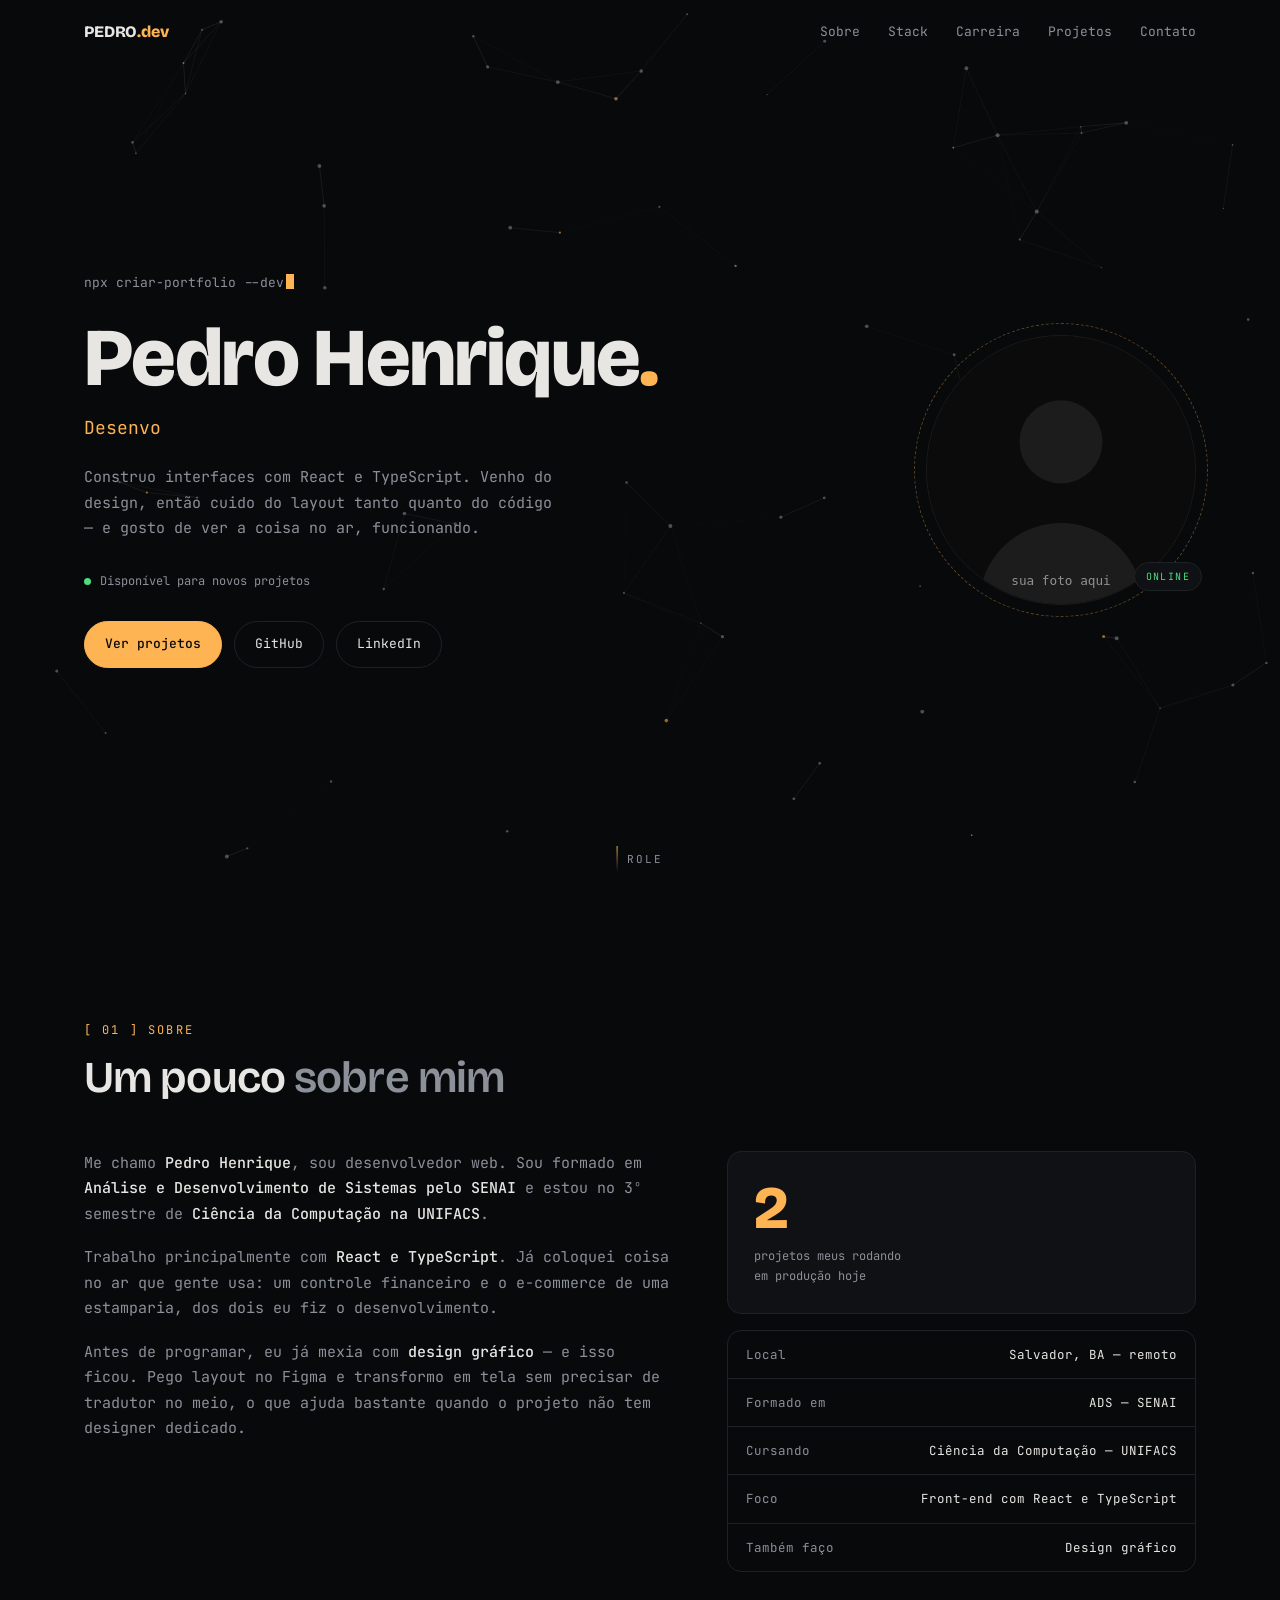
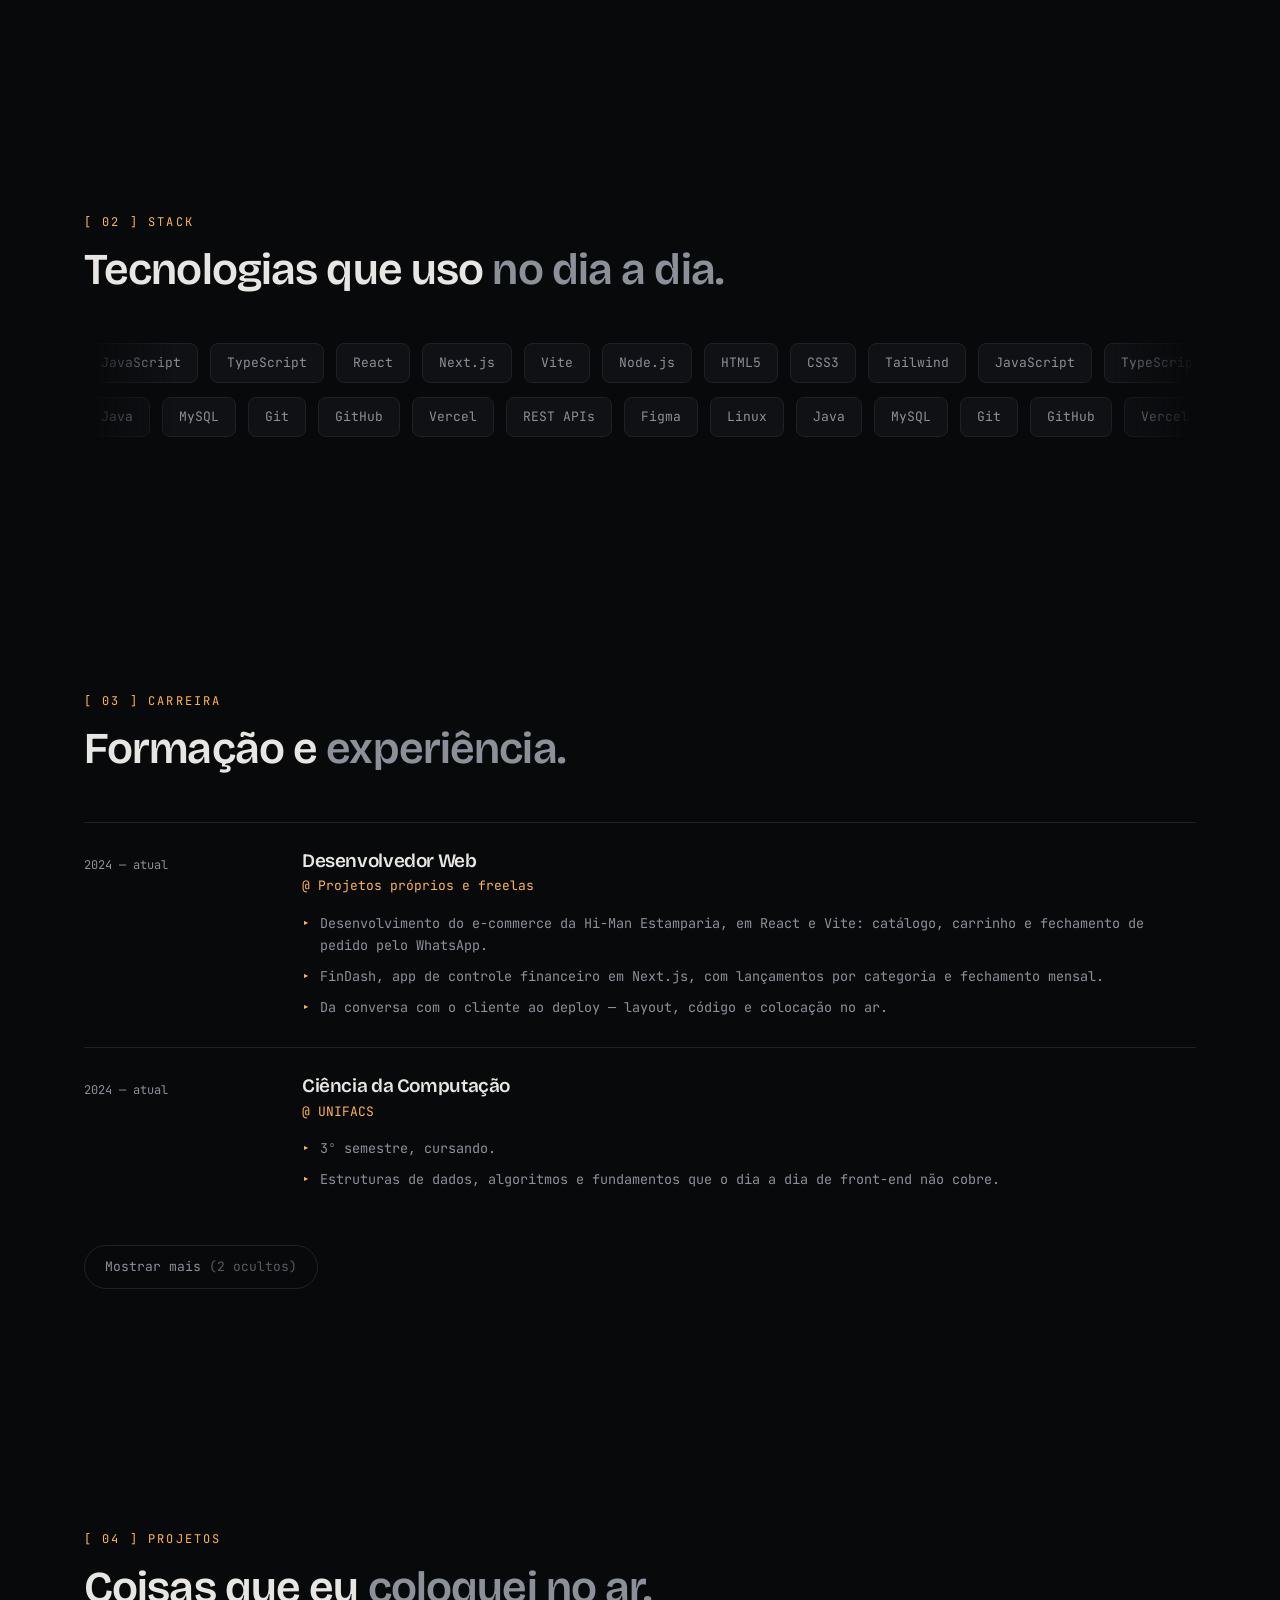
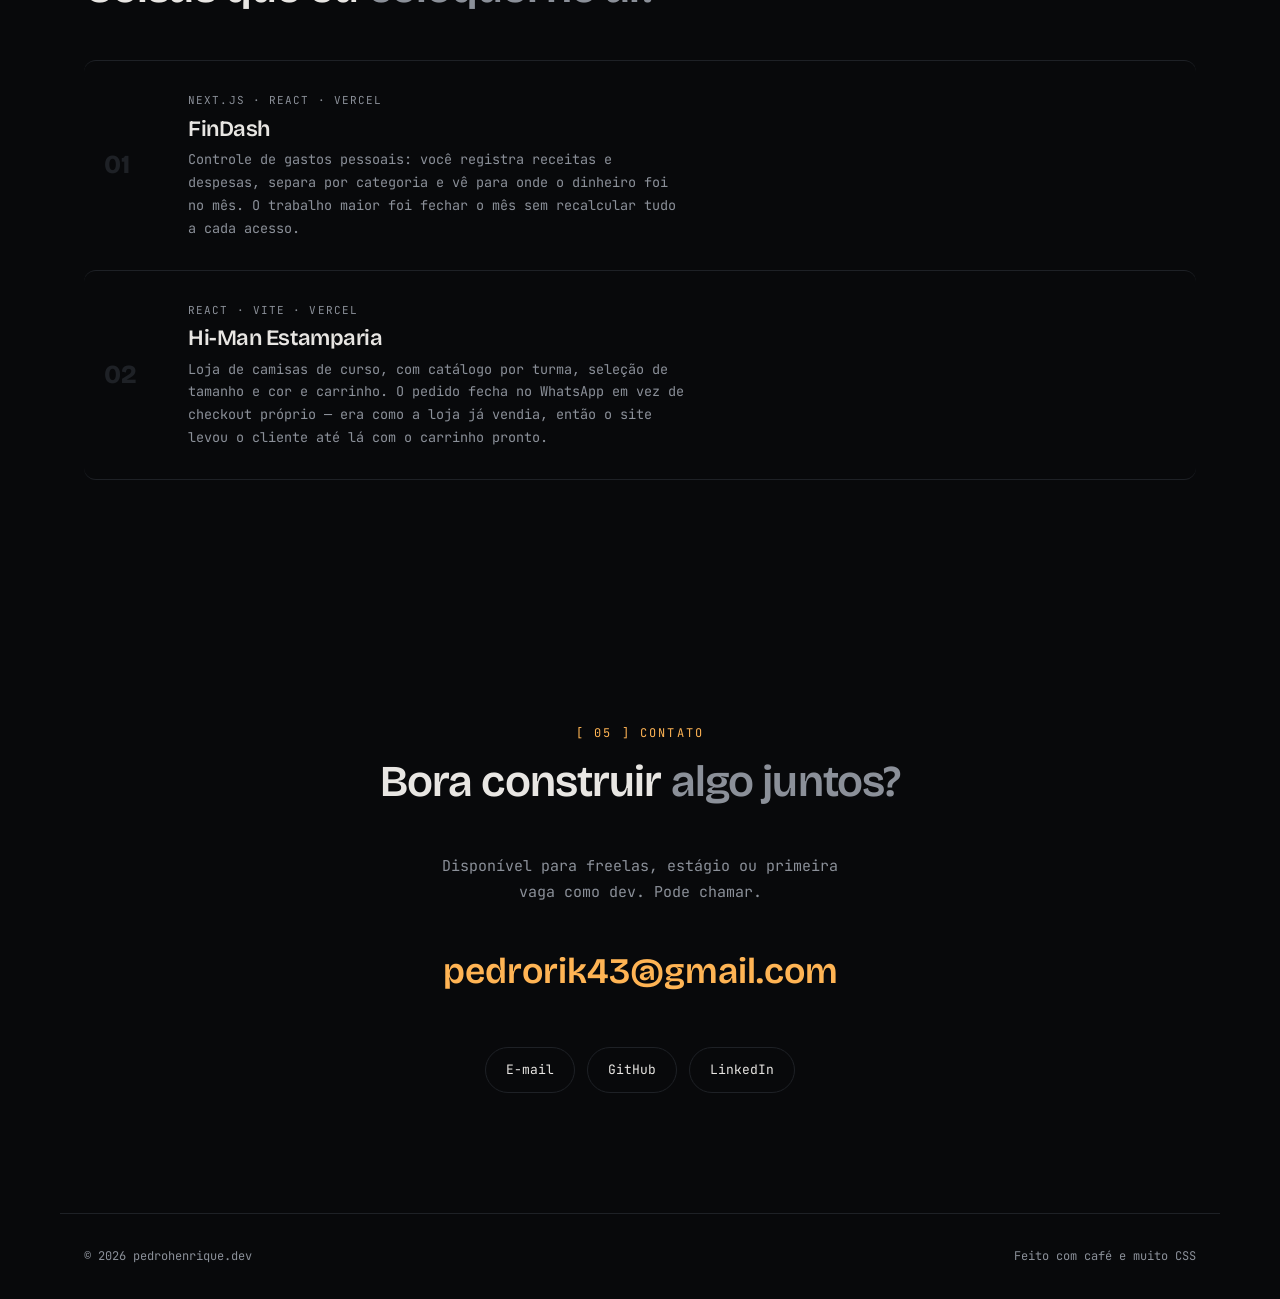
==== index.html @ 14181816 "feat: add initial portfolio website with interactive features - Created index.html for the portfolio" ====
<!DOCTYPE html>
<html lang="pt-BR">
<head>
<meta charset="UTF-8">
<meta name="viewport" content="width=device-width, initial-scale=1">
<title>Pedro Henrique | Portfólio - Desenvolvedor</title>
<meta name="description" content="Portfólio de Pedro Henrique Santos de Jesus, desenvolvedor web. Projetos, experiência e contato.">
<meta name="theme-color" content="#08090b">
<link rel="preconnect" href="https://fonts.googleapis.com">
<link rel="preconnect" href="https://fonts.gstatic.com" crossorigin>
<link href="https://fonts.googleapis.com/css2?family=Bricolage+Grotesque:opsz,wght@12..96,400;12..96,600;12..96,800&family=JetBrains+Mono:wght@300;400;500;700&display=swap" rel="stylesheet">
<link rel="stylesheet" href="css/main.css">
</head>
<body>

<div id="progress"></div>

<header id="topbar">
  <nav class="nav">
    <a href="#hero" class="logo">PEDRO<b>.dev</b></a>
    <ul>
      <li><a href="#sobre">Sobre</a></li>
      <li><a href="#stack">Stack</a></li>
      <li><a href="#carreira">Carreira</a></li>
      <li><a href="#projetos">Projetos</a></li>
      <li><a href="#contato">Contato</a></li>
    </ul>
    <button class="burger" id="burger" aria-label="Abrir menu" aria-expanded="false">
      <span></span><span></span><span></span>
    </button>
  </nav>
</header>

<div class="drawer" id="drawer">
  <a href="#sobre"><i>01</i>Sobre</a>
  <a href="#stack"><i>02</i>Stack</a>
  <a href="#carreira"><i>03</i>Carreira</a>
  <a href="#projetos"><i>04</i>Projetos</a>
  <a href="#contato"><i>05</i>Contato</a>
</div>

<!-- ================= HERO ================= -->
<section id="hero">
  <canvas id="particles"></canvas>
  <div class="hero-grid">
    <div>
      <div class="prompt"><span id="boot"></span><span class="caret"></span></div>

      <h1 id="name">Pedro Henrique<span class="dot">.</span></h1>

      <div class="typed" id="typed"></div>

      <p class="hero-desc">Construo interfaces com React e TypeScript. Venho do design, então cuido do layout tanto quanto do código — e gosto de ver a coisa no ar, funcionando.</p>

      <div class="status"><i class="pulse"></i> Disponível para novos projetos</div>

      <div class="hero-links">
        <a class="btn solid" href="#projetos">Ver projetos</a>
        <a class="btn" href="https://github.com/P3DR020" target="_blank" rel="noopener">GitHub</a>
        <a class="btn" href="https://www.linkedin.com/in/pedro-henrique-santos-de-jesus-8134192ab" target="_blank" rel="noopener">LinkedIn</a>
      </div>
    </div>

    <div class="avatar">
      <i class="ring"></i>
      <img src="assets/img/perfil.svg" alt="Pedro Henrique Santos de Jesus">
      <span class="tag">ONLINE</span>
    </div>
  </div>

  <a class="scroll-hint" href="#sobre"><i></i> ROLE</a>
</section>

<!-- ================= SOBRE ================= -->
<section id="sobre">
  <div class="eyebrow reveal">[ 01 ] sobre</div>
  <h2 class="reveal">Um pouco <em>sobre mim</em></h2>

  <div class="about">
    <div class="reveal">
      <p>Me chamo <strong>Pedro Henrique</strong>, sou desenvolvedor web. Sou formado em <strong>Análise e Desenvolvimento de Sistemas pelo SENAI</strong> e estou no 3º semestre de <strong>Ciência da Computação na UNIFACS</strong>.</p>
      <p>Trabalho principalmente com <strong>React e TypeScript</strong>. Já coloquei coisa no ar que gente usa: um controle financeiro e o e-commerce de uma estamparia, dos dois eu fiz o desenvolvimento.</p>
      <p>Antes de programar, eu já mexia com <strong>design gráfico</strong> — e isso ficou. Pego layout no Figma e transformo em tela sem precisar de tradutor no meio, o que ajuda bastante quando o projeto não tem designer dedicado.</p>
    </div>

    <div class="reveal">
      <div class="years">
        <div class="big" data-count="2">0</div>
        <span>projetos meus rodando em produção hoje</span>
      </div>
      <div class="facts">
        <div class="fact"><span>Local</span><span>Salvador, BA — remoto</span></div>
        <div class="fact"><span>Formado em</span><span>ADS — SENAI</span></div>
        <div class="fact"><span>Cursando</span><span>Ciência da Computação — UNIFACS</span></div>
        <div class="fact"><span>Foco</span><span>Front-end com React e TypeScript</span></div>
        <div class="fact"><span>Também faço</span><span>Design gráfico</span></div>
      </div>
    </div>
  </div>
</section>

<!-- ================= STACK ================= -->
<section id="stack">
  <div class="eyebrow reveal">[ 02 ] stack</div>
  <h2 class="reveal">Tecnologias que uso <em>no dia a dia.</em></h2>

  <div class="marquee reveal">
    <div class="track" data-marquee>
      <span class="chip">JavaScript</span><span class="chip">TypeScript</span><span class="chip">React</span>
      <span class="chip">Next.js</span><span class="chip">Vite</span><span class="chip">Node.js</span>
      <span class="chip">HTML5</span><span class="chip">CSS3</span><span class="chip">Tailwind</span>
    </div>
  </div>
  <div class="marquee reveal">
    <div class="track" data-marquee>
      <span class="chip">Java</span><span class="chip">MySQL</span><span class="chip">Git</span>
      <span class="chip">GitHub</span><span class="chip">Vercel</span><span class="chip">REST APIs</span>
      <span class="chip">Figma</span><span class="chip">Linux</span>
    </div>
  </div>
</section>

<!-- ================= CARREIRA ================= -->
<section id="carreira">
  <div class="eyebrow reveal">[ 03 ] carreira</div>
  <h2 class="reveal">Formação e <em>experiência.</em></h2>

  <div id="jobs">
    <article class="job reveal">
      <div class="when">2024 — atual</div>
      <div>
        <h3>Desenvolvedor Web</h3>
        <div class="co">@ Projetos próprios e freelas</div>
        <ul>
          <li>Desenvolvimento do e-commerce da Hi-Man Estamparia, em React e Vite: catálogo, carrinho e fechamento de pedido pelo WhatsApp.</li>
          <li>FinDash, app de controle financeiro em Next.js, com lançamentos por categoria e fechamento mensal.</li>
          <li>Da conversa com o cliente ao deploy — layout, código e colocação no ar.</li>
        </ul>
      </div>
    </article>

    <article class="job reveal">
      <div class="when">2024 — atual</div>
      <div>
        <h3>Ciência da Computação</h3>
        <div class="co">@ UNIFACS</div>
        <ul>
          <li>3º semestre, cursando.</li>
          <li>Estruturas de dados, algoritmos e fundamentos que o dia a dia de front-end não cobre.</li>
        </ul>
      </div>
    </article>

    <article class="job reveal hidden-job">
      <div class="when">Concluído</div>
      <div>
        <h3>Análise e Desenvolvimento de Sistemas</h3>
        <div class="co">@ SENAI</div>
        <ul>
          <li>Formação técnica onde peguei a base de desenvolvimento web e banco de dados.</li>
        </ul>
      </div>
    </article>

    <article class="job reveal hidden-job">
      <div class="when">Antes do código</div>
      <div>
        <h3>Designer Gráfico</h3>
        <div class="co">@ Freelance</div>
        <ul>
          <li>Peças gráficas e identidade visual para clientes.</li>
          <li>É de onde vem a facilidade com layout — hoje uso isso direto na interface.</li>
        </ul>
      </div>
    </article>
  </div>

  <button class="more" id="more">Mostrar mais <span>(1 oculto)</span></button>

</section>

<!-- ================= PROJETOS ================= -->
<section id="projetos">
  <div class="eyebrow reveal">[ 04 ] projetos</div>
  <h2 class="reveal">Coisas que eu <em>coloquei no ar.</em></h2>

  <div class="projects">
    <a class="project reveal" href="https://fin-dash-ashen.vercel.app/" target="_blank" rel="noopener">
      <div class="num">01</div>
      <div>
        <div class="stack">Next.js · React · Vercel</div>
        <h3>FinDash</h3>
        <p>Controle de gastos pessoais: você registra receitas e despesas, separa por categoria e vê para onde o dinheiro foi no mês. O trabalho maior foi fechar o mês sem recalcular tudo a cada acesso.</p>
      </div>
      <span class="go">Ver projeto</span>
    </a>

    <a class="project reveal" href="https://himanestamparia.com.br/" target="_blank" rel="noopener">
      <div class="num">02</div>
      <div>
        <div class="stack">React · Vite · Vercel</div>
        <h3>Hi-Man Estamparia</h3>
        <p>Loja de camisas de curso, com catálogo por turma, seleção de tamanho e cor e carrinho. O pedido fecha no WhatsApp em vez de checkout próprio — era como a loja já vendia, então o site levou o cliente até lá com o carrinho pronto.</p>
      </div>
      <span class="go">Ver projeto</span>
    </a>

  </div>
</section>

<!-- ================= CONTATO ================= -->
<section id="contato">
  <div class="eyebrow reveal">[ 05 ] contato</div>
  <h2 class="reveal">Bora construir <em>algo juntos?</em></h2>
  <p class="reveal">Disponível para freelas, estágio ou primeira vaga como dev. Pode chamar.</p>

  <a class="mailto reveal" href="mailto:pedrorik43@gmail.com">pedrorik43@gmail.com</a>

  <div class="socials reveal">
    <a class="btn" href="mailto:pedrorik43@gmail.com">E-mail</a>
    <a class="btn" href="https://github.com/P3DR020" target="_blank" rel="noopener">GitHub</a>
    <a class="btn" href="https://www.linkedin.com/in/pedro-henrique-santos-de-jesus-8134192ab" target="_blank" rel="noopener">LinkedIn</a>
  </div>
</section>

<footer>
  <span>© <span id="year"></span> pedrohenrique.dev</span>
  <span>Feito com café e muito CSS</span>
</footer>

<script type="module" src="js/main.js"></script>
</body>
</html>
---- css/main.css ----
/* ============================================================
   MAIN — só @imports. Nenhuma regra mora aqui.
   A ordem importa: tokens antes de tudo, seções por último.
   ============================================================ */

@import url('tokens.css');
@import url('base.css');
@import url('layout.css');
@import url('components.css');

@import url('sections/hero.css');
@import url('sections/about.css');
@import url('sections/stack.css');
@import url('sections/career.css');
@import url('sections/projects.css');
@import url('sections/contact.css');
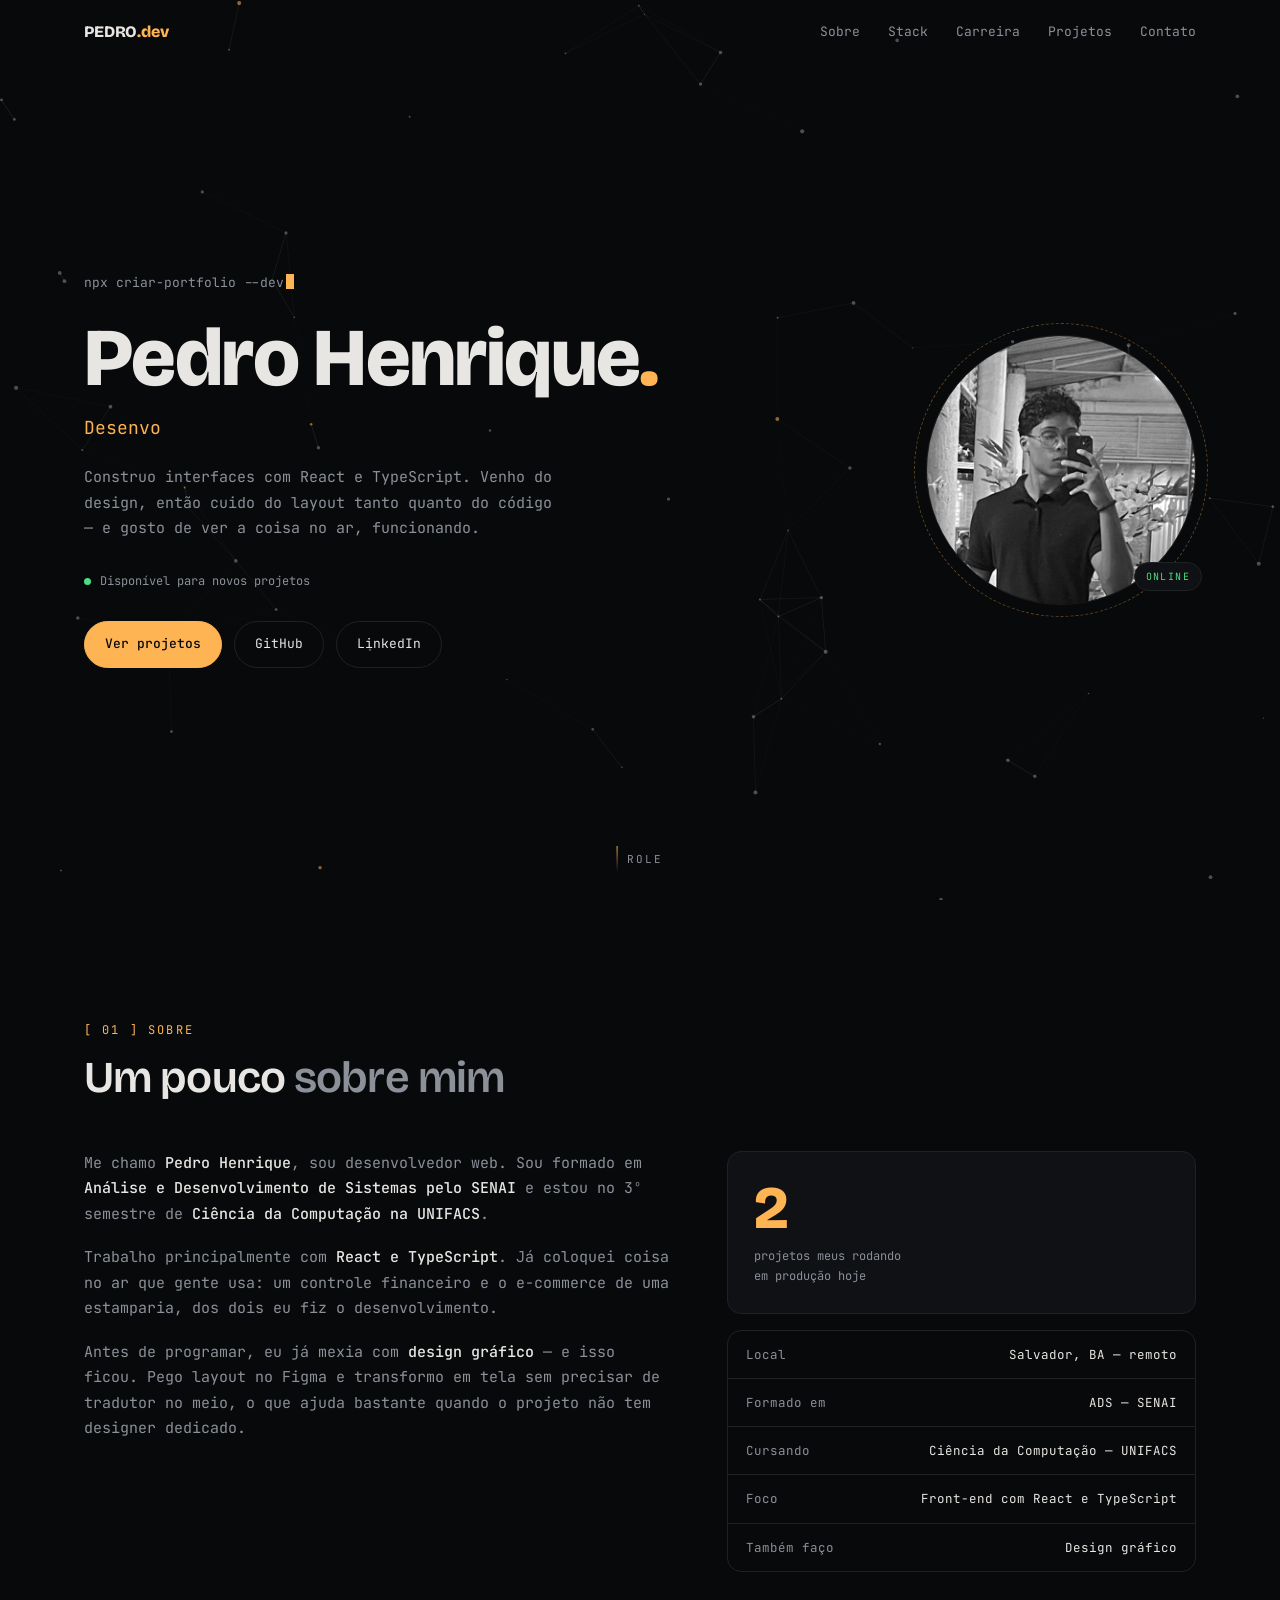
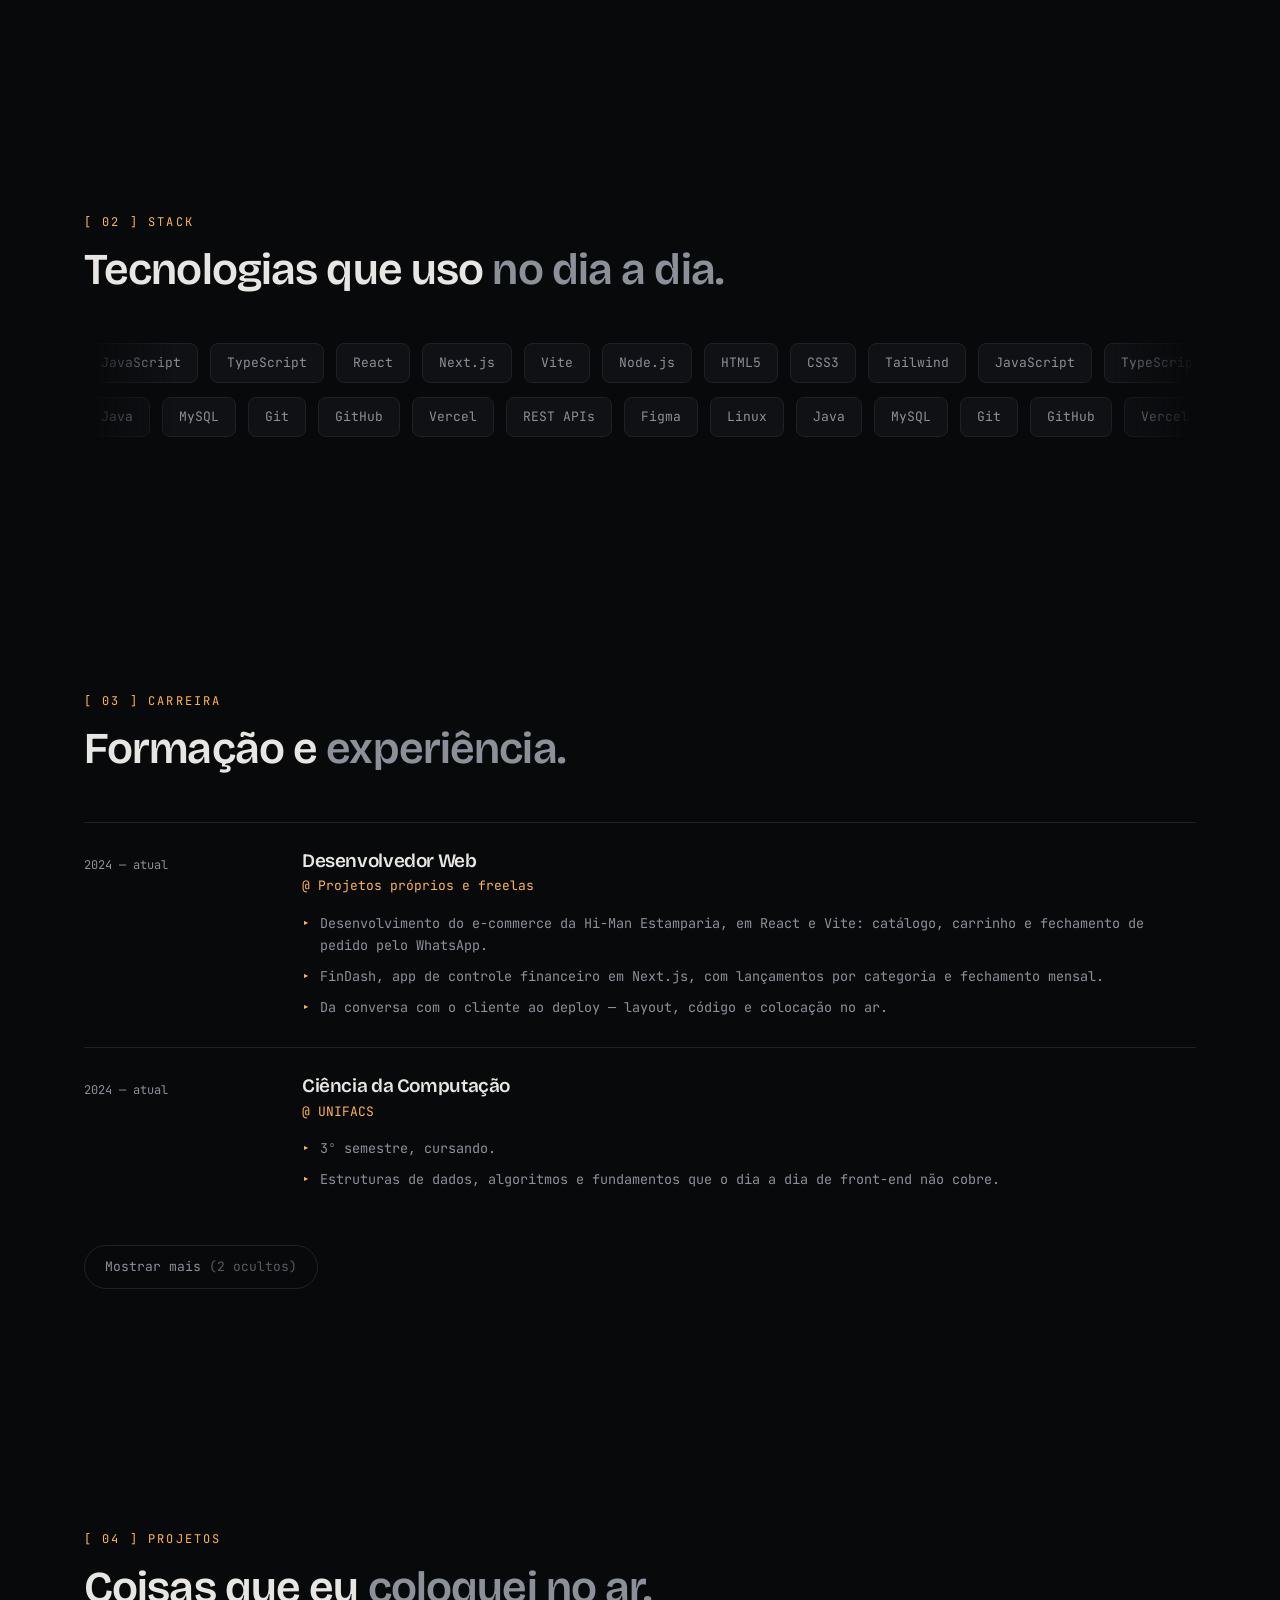
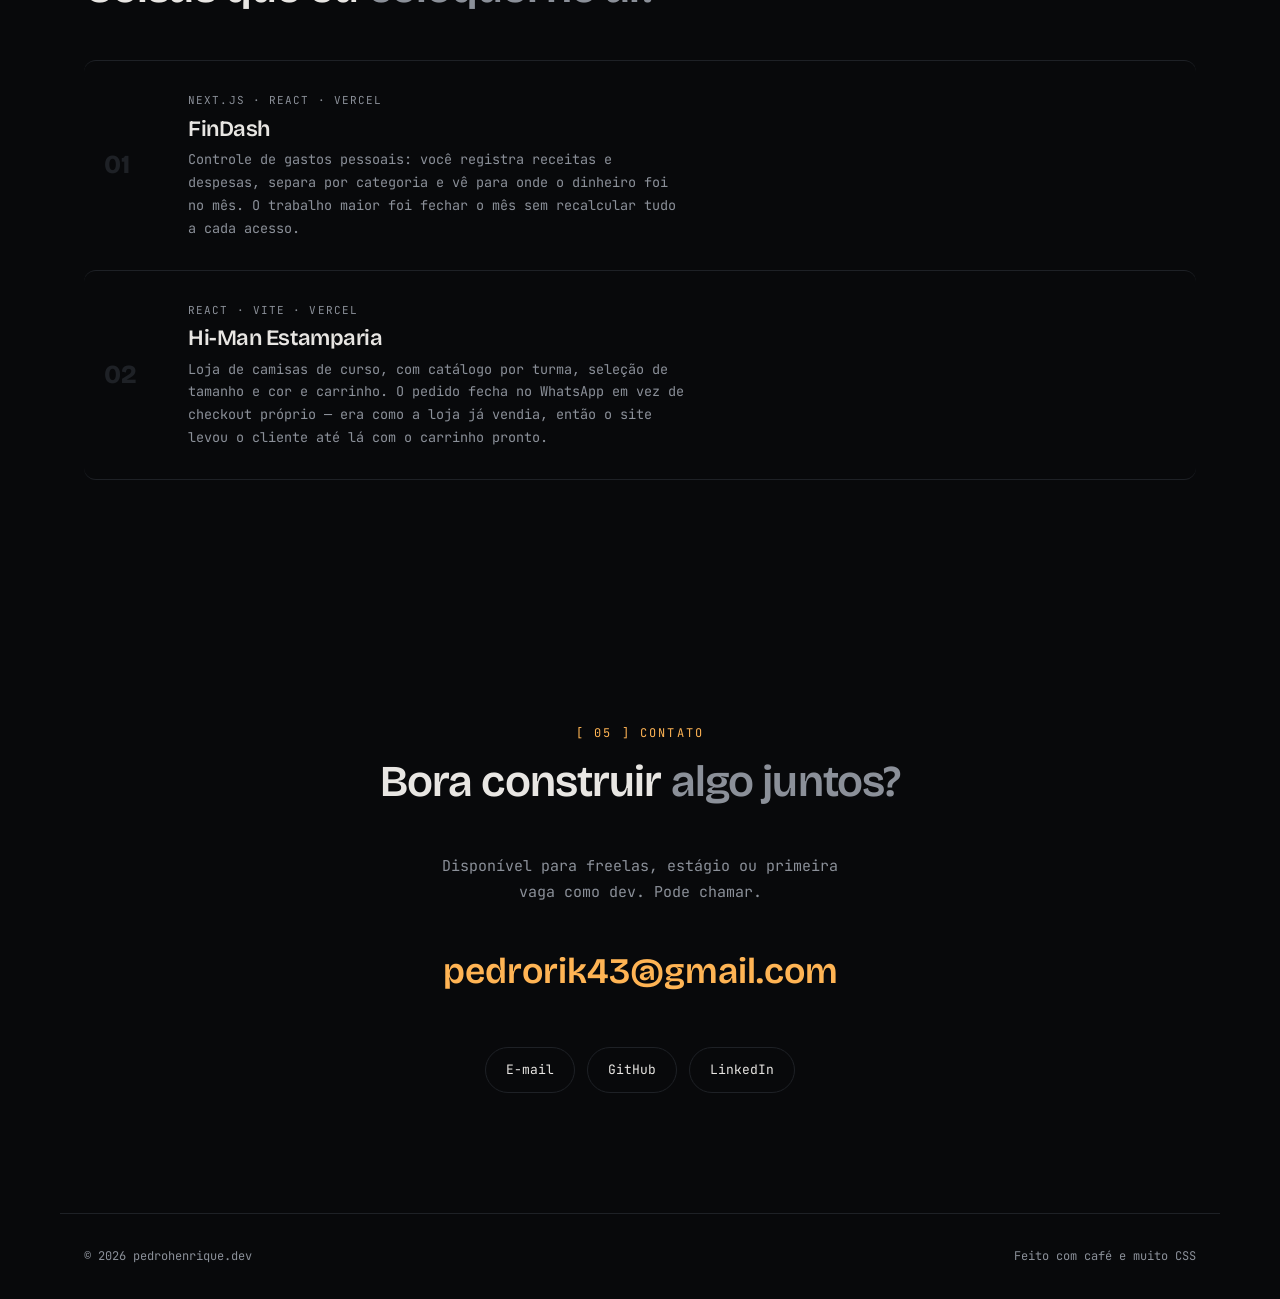
==== commit 4cd58740: "Refactor code structure for improved readability and maintainability" ====
--- a/index.html
+++ b/index.html
@@ -63,7 +63,7 @@
 
     <div class="avatar">
       <i class="ring"></i>
-      <img src="assets/img/perfil.svg" alt="Pedro Henrique Santos de Jesus">
+      <img src="assets/img/perfil.jpg" alt="Pedro Henrique Santos de Jesus" width="560" height="560">
       <span class="tag">ONLINE</span>
     </div>
   </div>
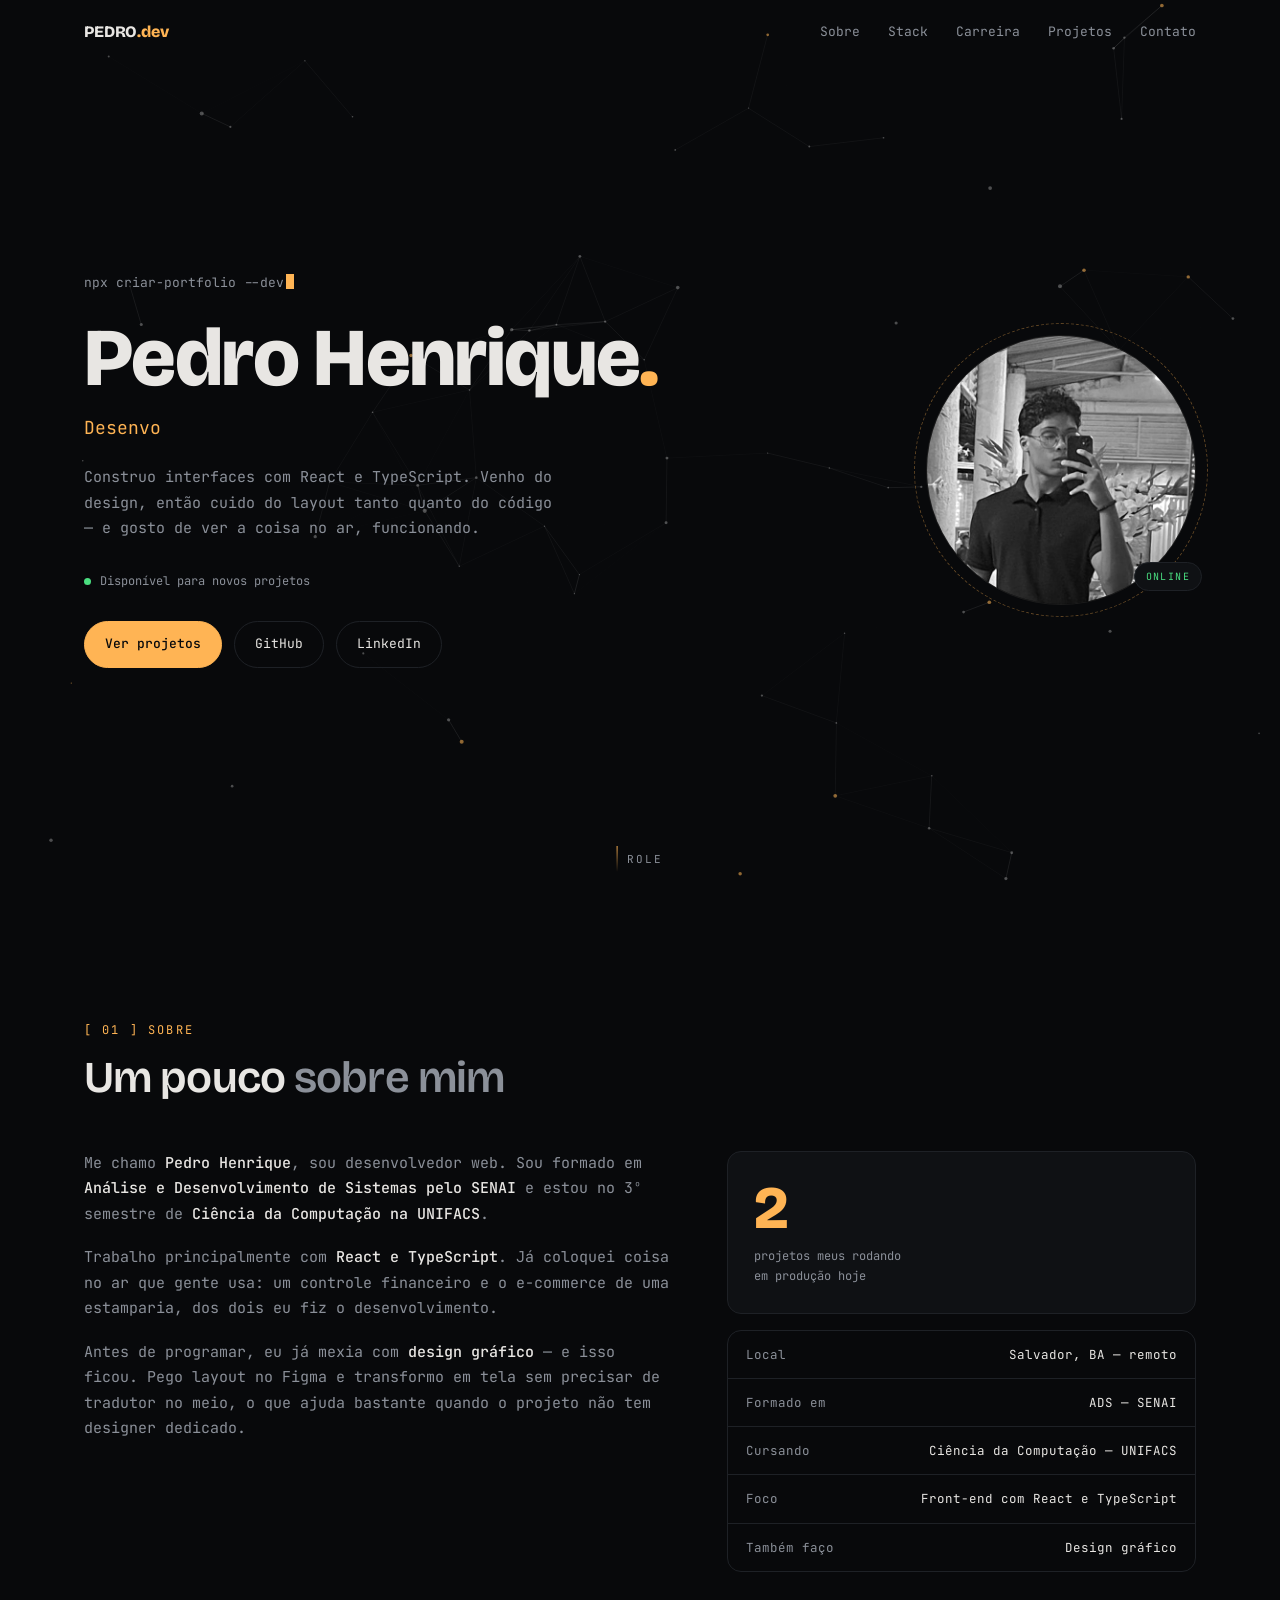
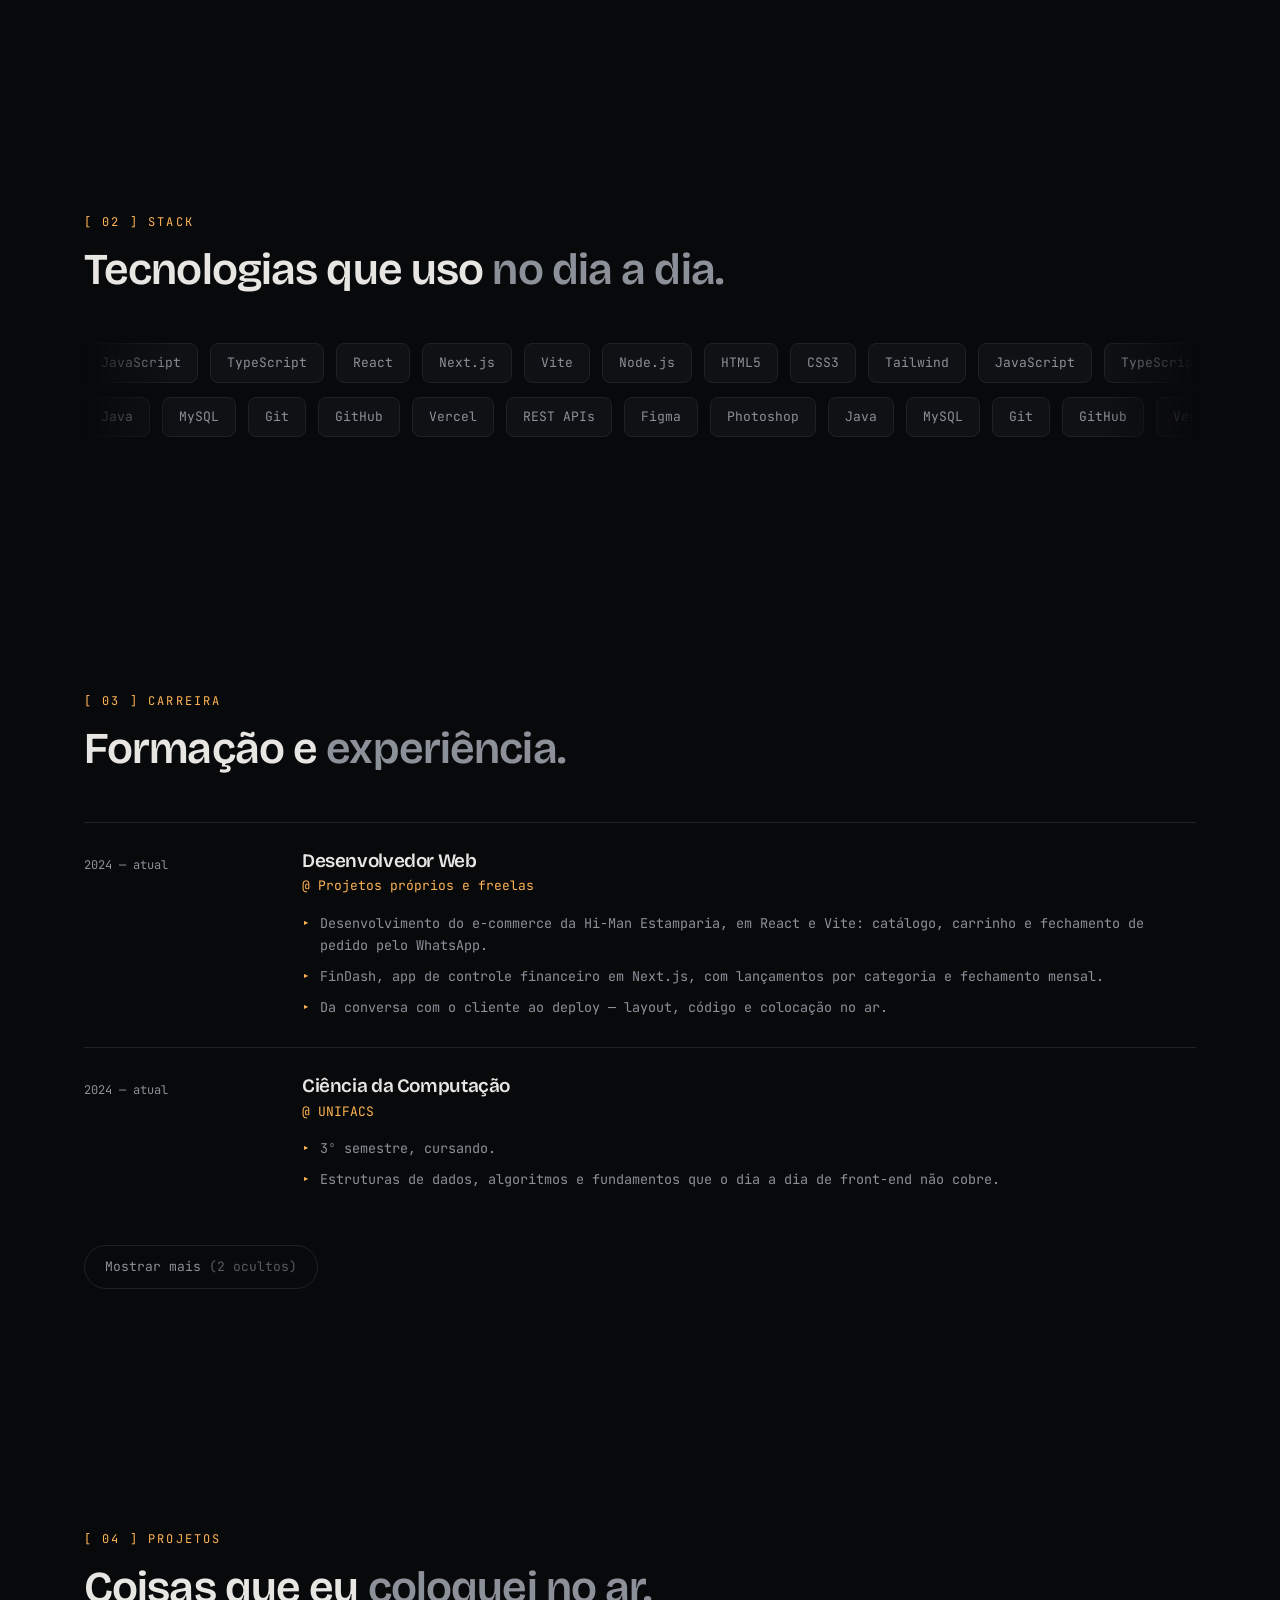
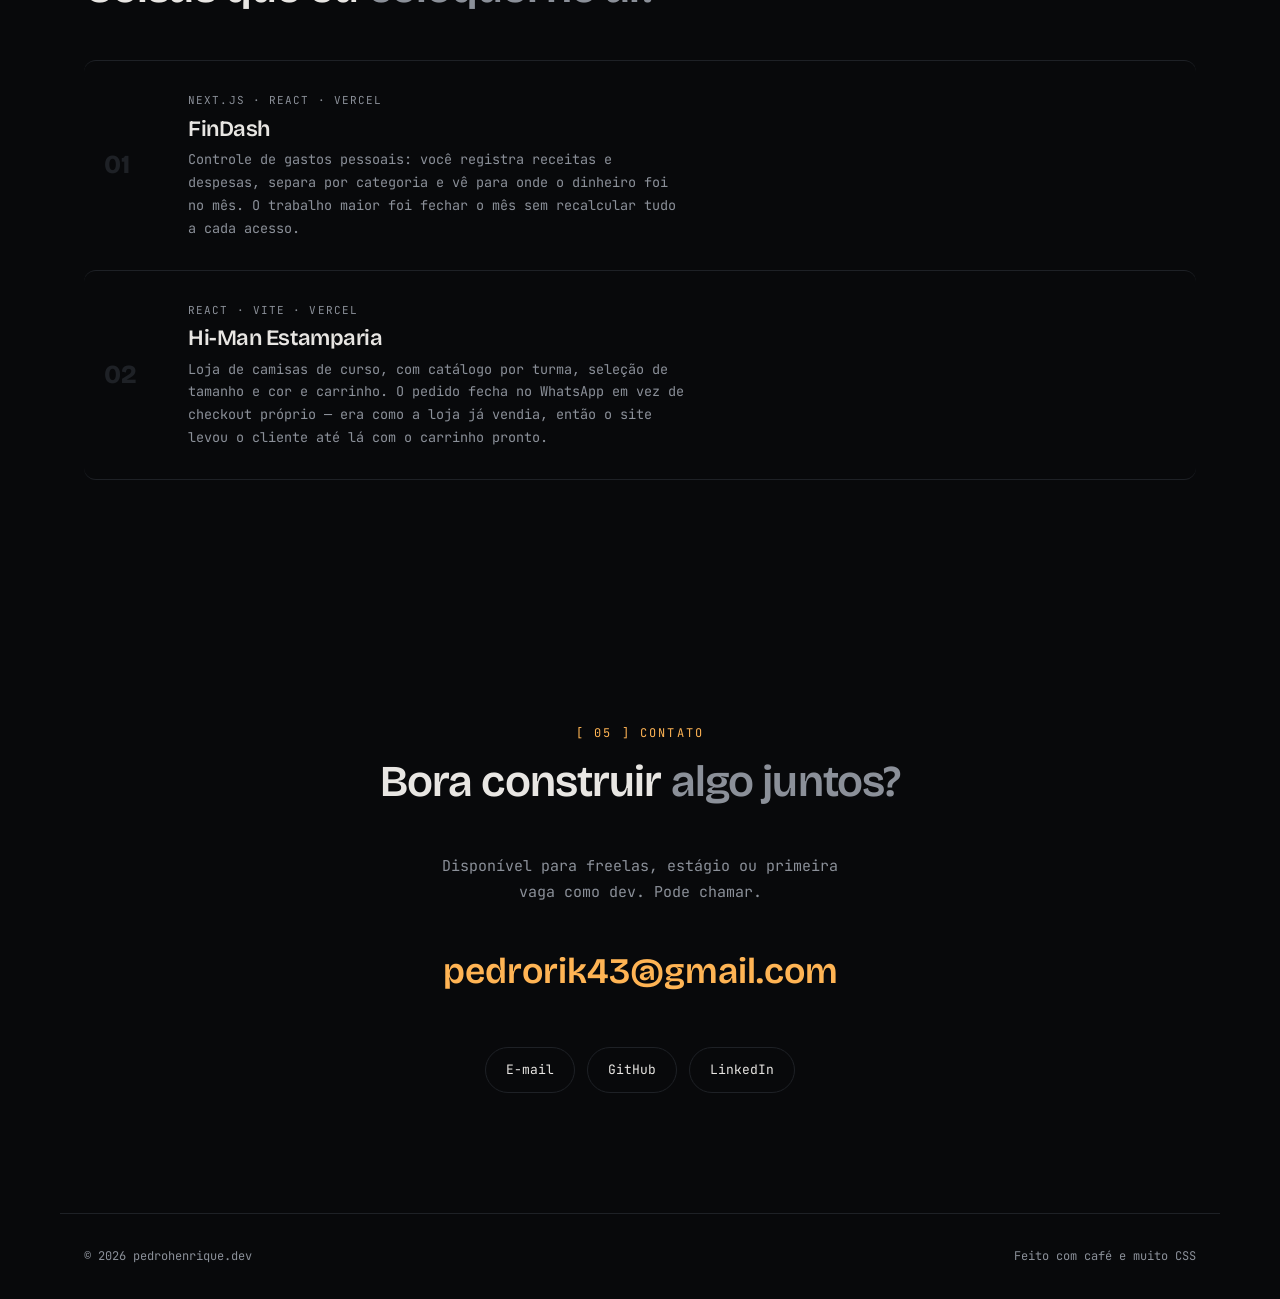
==== commit 4c726ef3: "feat: update skills section to include Photoshop" ====
--- a/index.html
+++ b/index.html
@@ -115,7 +115,7 @@
     <div class="track" data-marquee>
       <span class="chip">Java</span><span class="chip">MySQL</span><span class="chip">Git</span>
       <span class="chip">GitHub</span><span class="chip">Vercel</span><span class="chip">REST APIs</span>
-      <span class="chip">Figma</span><span class="chip">Linux</span>
+      <span class="chip">Figma</span><span class="chip">Photoshop</span>
     </div>
   </div>
 </section>
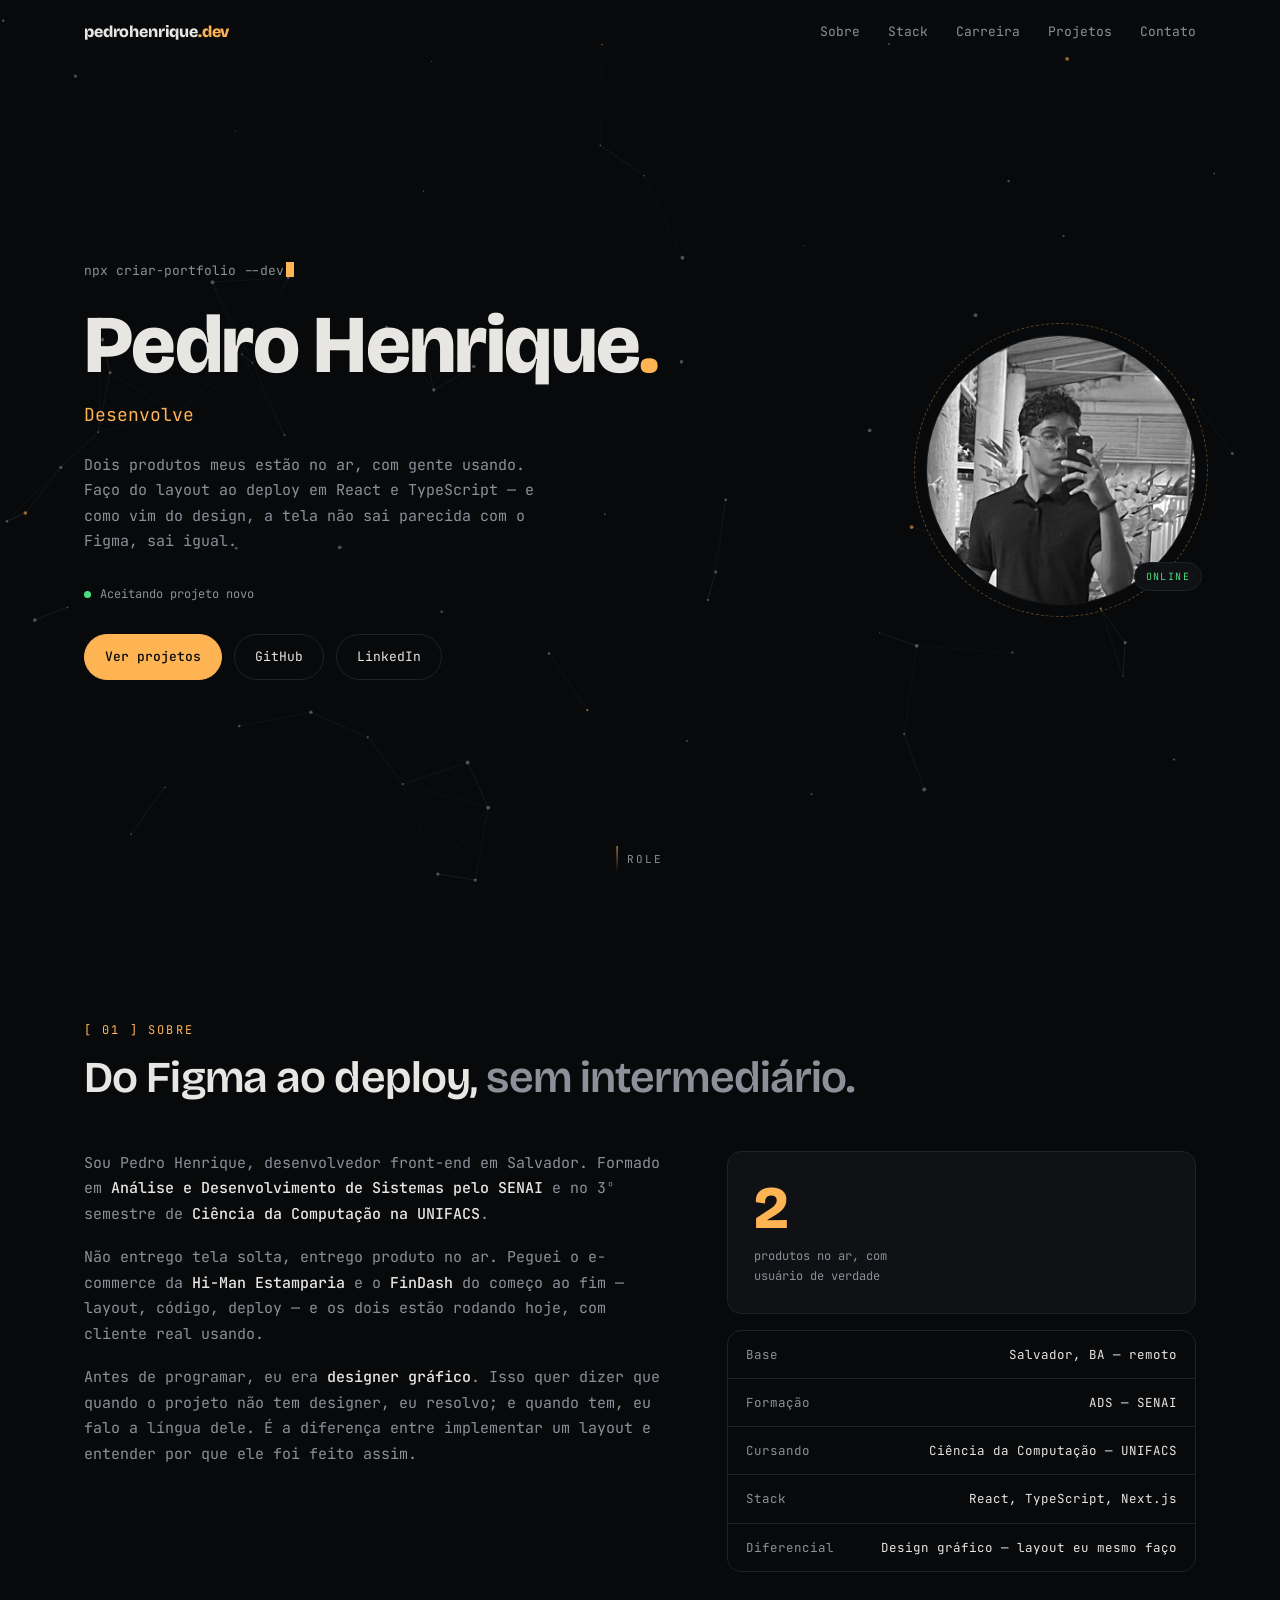
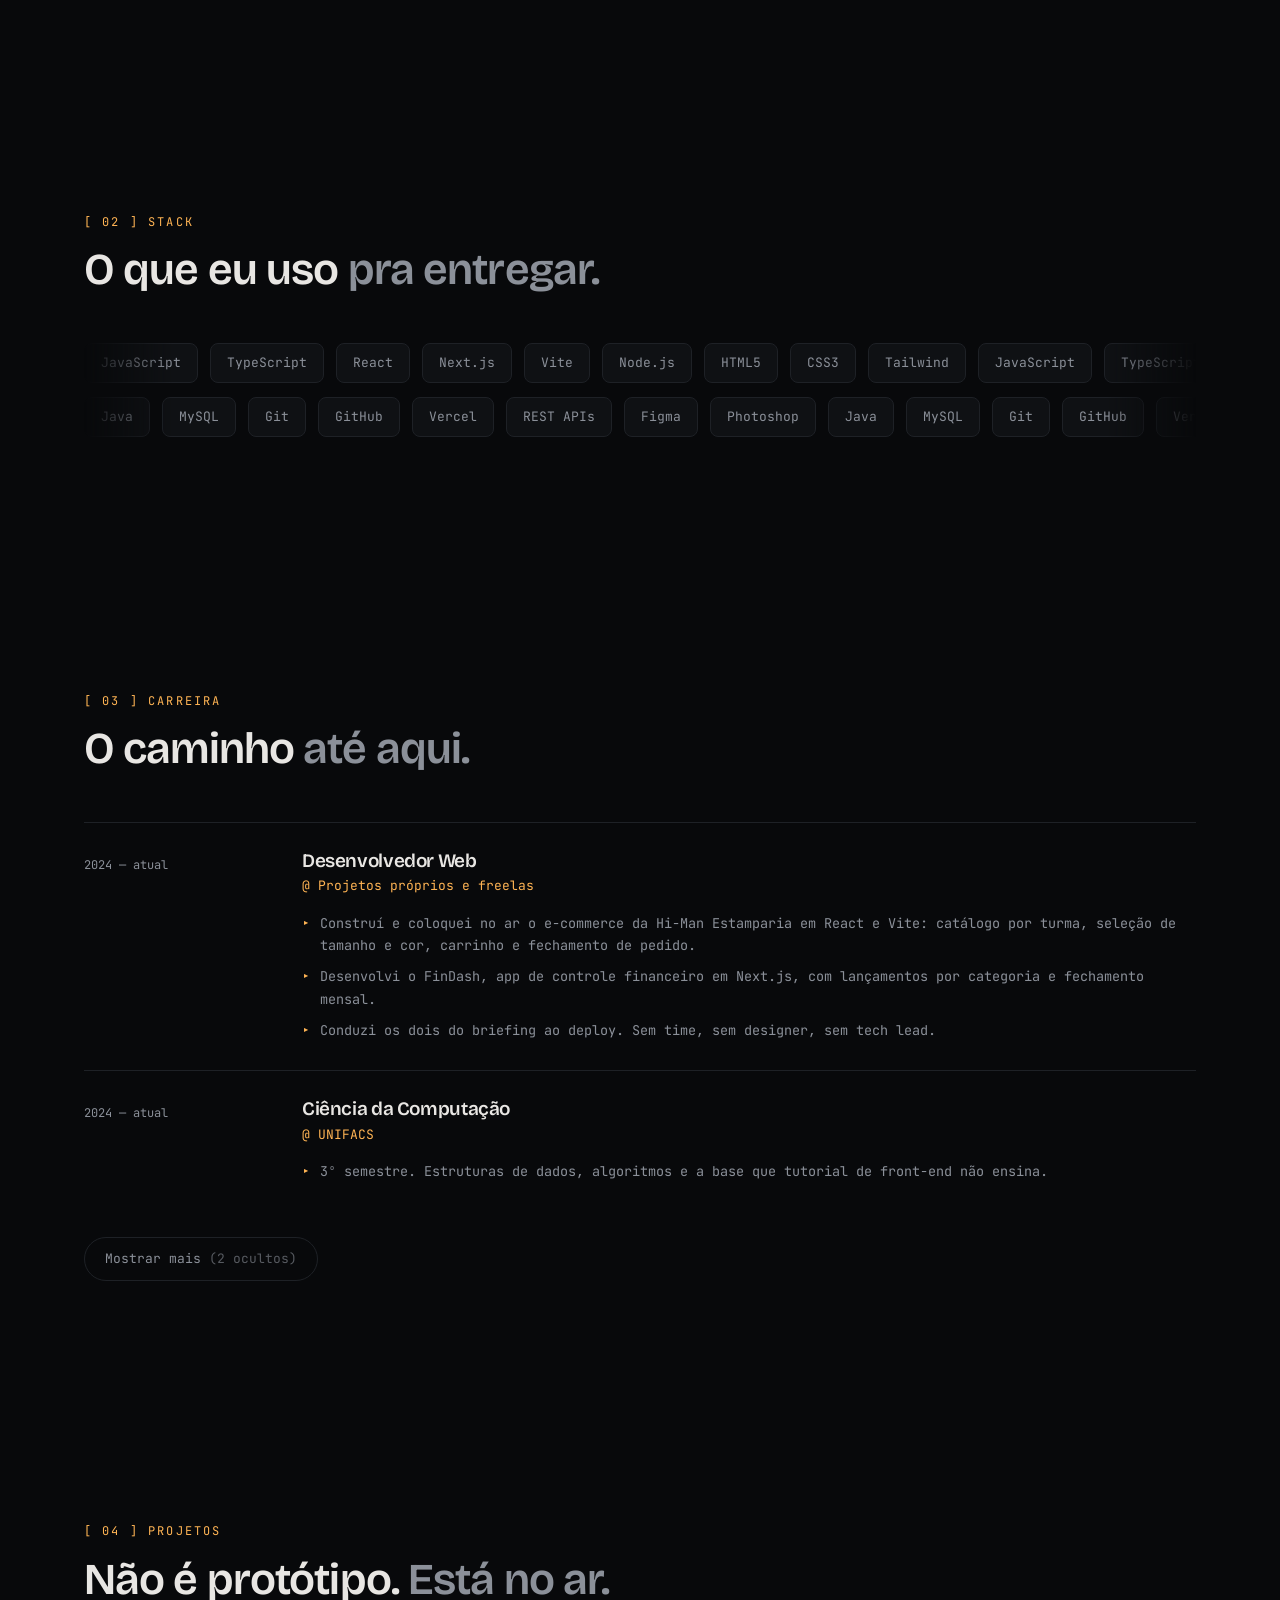
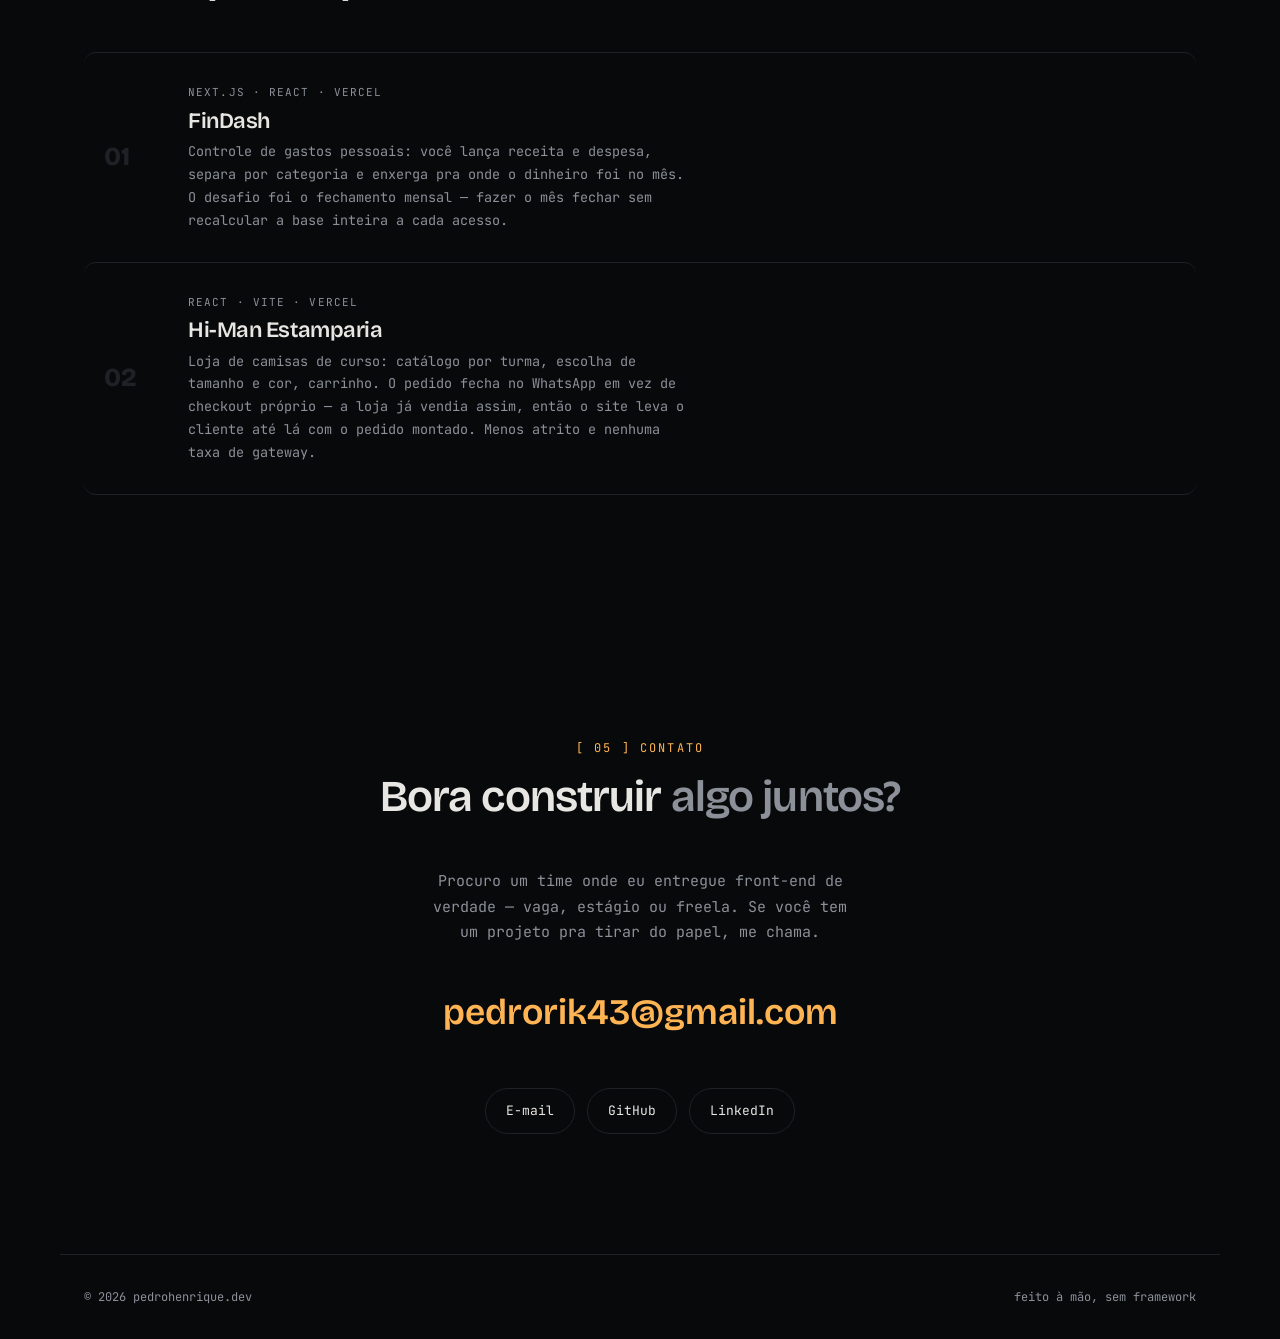
==== commit 5b976751: "feat: atualizar textos do portfólio e cargos rotativos" ====
--- a/index.html
+++ b/index.html
@@ -17,7 +17,7 @@
 
 <header id="topbar">
   <nav class="nav">
-    <a href="#hero" class="logo">PEDRO<b>.dev</b></a>
+    <a href="#hero" class="logo">pedrohenrique<b>.dev</b></a>
     <ul>
       <li><a href="#sobre">Sobre</a></li>
       <li><a href="#stack">Stack</a></li>
@@ -50,9 +50,9 @@
 
       <div class="typed" id="typed"></div>
 
-      <p class="hero-desc">Construo interfaces com React e TypeScript. Venho do design, então cuido do layout tanto quanto do código — e gosto de ver a coisa no ar, funcionando.</p>
-
-      <div class="status"><i class="pulse"></i> Disponível para novos projetos</div>
+      <p class="hero-desc">Dois produtos meus estão no ar, com gente usando. Faço do layout ao deploy em React e TypeScript — e como vim do design, a tela não sai parecida com o Figma, sai igual.</p>
+
+      <div class="status"><i class="pulse"></i> Aceitando projeto novo</div>
 
       <div class="hero-links">
         <a class="btn solid" href="#projetos">Ver projetos</a>
@@ -74,26 +74,26 @@
 <!-- ================= SOBRE ================= -->
 <section id="sobre">
   <div class="eyebrow reveal">[ 01 ] sobre</div>
-  <h2 class="reveal">Um pouco <em>sobre mim</em></h2>
+  <h2 class="reveal">Do Figma ao deploy, <em>sem intermediário.</em></h2>
 
   <div class="about">
     <div class="reveal">
-      <p>Me chamo <strong>Pedro Henrique</strong>, sou desenvolvedor web. Sou formado em <strong>Análise e Desenvolvimento de Sistemas pelo SENAI</strong> e estou no 3º semestre de <strong>Ciência da Computação na UNIFACS</strong>.</p>
-      <p>Trabalho principalmente com <strong>React e TypeScript</strong>. Já coloquei coisa no ar que gente usa: um controle financeiro e o e-commerce de uma estamparia, dos dois eu fiz o desenvolvimento.</p>
-      <p>Antes de programar, eu já mexia com <strong>design gráfico</strong> — e isso ficou. Pego layout no Figma e transformo em tela sem precisar de tradutor no meio, o que ajuda bastante quando o projeto não tem designer dedicado.</p>
+      <p>Sou Pedro Henrique, desenvolvedor front-end em Salvador. Formado em <strong>Análise e Desenvolvimento de Sistemas pelo SENAI</strong> e no 3º semestre de <strong>Ciência da Computação na UNIFACS</strong>.</p>
+      <p>Não entrego tela solta, entrego produto no ar. Peguei o e-commerce da <strong>Hi-Man Estamparia</strong> e o <strong>FinDash</strong> do começo ao fim — layout, código, deploy — e os dois estão rodando hoje, com cliente real usando.</p>
+      <p>Antes de programar, eu era <strong>designer gráfico</strong>. Isso quer dizer que quando o projeto não tem designer, eu resolvo; e quando tem, eu falo a língua dele. É a diferença entre implementar um layout e entender por que ele foi feito assim.</p>
     </div>
 
     <div class="reveal">
       <div class="years">
         <div class="big" data-count="2">0</div>
-        <span>projetos meus rodando em produção hoje</span>
+        <span>produtos no ar, com usuário de verdade</span>
       </div>
       <div class="facts">
-        <div class="fact"><span>Local</span><span>Salvador, BA — remoto</span></div>
-        <div class="fact"><span>Formado em</span><span>ADS — SENAI</span></div>
+        <div class="fact"><span>Base</span><span>Salvador, BA — remoto</span></div>
+        <div class="fact"><span>Formação</span><span>ADS — SENAI</span></div>
         <div class="fact"><span>Cursando</span><span>Ciência da Computação — UNIFACS</span></div>
-        <div class="fact"><span>Foco</span><span>Front-end com React e TypeScript</span></div>
-        <div class="fact"><span>Também faço</span><span>Design gráfico</span></div>
+        <div class="fact"><span>Stack</span><span>React, TypeScript, Next.js</span></div>
+        <div class="fact"><span>Diferencial</span><span>Design gráfico — layout eu mesmo faço</span></div>
       </div>
     </div>
   </div>
@@ -102,7 +102,7 @@
 <!-- ================= STACK ================= -->
 <section id="stack">
   <div class="eyebrow reveal">[ 02 ] stack</div>
-  <h2 class="reveal">Tecnologias que uso <em>no dia a dia.</em></h2>
+  <h2 class="reveal">O que eu uso <em>pra entregar.</em></h2>
 
   <div class="marquee reveal">
     <div class="track" data-marquee>
@@ -123,7 +123,7 @@
 <!-- ================= CARREIRA ================= -->
 <section id="carreira">
   <div class="eyebrow reveal">[ 03 ] carreira</div>
-  <h2 class="reveal">Formação e <em>experiência.</em></h2>
+  <h2 class="reveal">O caminho <em>até aqui.</em></h2>
 
   <div id="jobs">
     <article class="job reveal">
@@ -132,9 +132,9 @@
         <h3>Desenvolvedor Web</h3>
         <div class="co">@ Projetos próprios e freelas</div>
         <ul>
-          <li>Desenvolvimento do e-commerce da Hi-Man Estamparia, em React e Vite: catálogo, carrinho e fechamento de pedido pelo WhatsApp.</li>
-          <li>FinDash, app de controle financeiro em Next.js, com lançamentos por categoria e fechamento mensal.</li>
-          <li>Da conversa com o cliente ao deploy — layout, código e colocação no ar.</li>
+          <li>Construí e coloquei no ar o e-commerce da Hi-Man Estamparia em React e Vite: catálogo por turma, seleção de tamanho e cor, carrinho e fechamento de pedido.</li>
+          <li>Desenvolvi o FinDash, app de controle financeiro em Next.js, com lançamentos por categoria e fechamento mensal.</li>
+          <li>Conduzi os dois do briefing ao deploy. Sem time, sem designer, sem tech lead.</li>
         </ul>
       </div>
     </article>
@@ -145,8 +145,7 @@
         <h3>Ciência da Computação</h3>
         <div class="co">@ UNIFACS</div>
         <ul>
-          <li>3º semestre, cursando.</li>
-          <li>Estruturas de dados, algoritmos e fundamentos que o dia a dia de front-end não cobre.</li>
+          <li>3º semestre. Estruturas de dados, algoritmos e a base que tutorial de front-end não ensina.</li>
         </ul>
       </div>
     </article>
@@ -157,7 +156,7 @@
         <h3>Análise e Desenvolvimento de Sistemas</h3>
         <div class="co">@ SENAI</div>
         <ul>
-          <li>Formação técnica onde peguei a base de desenvolvimento web e banco de dados.</li>
+          <li>Formação técnica: desenvolvimento web e banco de dados.</li>
         </ul>
       </div>
     </article>
@@ -168,8 +167,8 @@
         <h3>Designer Gráfico</h3>
         <div class="co">@ Freelance</div>
         <ul>
-          <li>Peças gráficas e identidade visual para clientes.</li>
-          <li>É de onde vem a facilidade com layout — hoje uso isso direto na interface.</li>
+          <li>Identidade visual e peças gráficas para clientes.</li>
+          <li>É de onde vem o olho pra layout — hoje ele entra na interface todo dia.</li>
         </ul>
       </div>
     </article>
@@ -182,7 +181,7 @@
 <!-- ================= PROJETOS ================= -->
 <section id="projetos">
   <div class="eyebrow reveal">[ 04 ] projetos</div>
-  <h2 class="reveal">Coisas que eu <em>coloquei no ar.</em></h2>
+  <h2 class="reveal">Não é protótipo. <em>Está no ar.</em></h2>
 
   <div class="projects">
     <a class="project reveal" href="https://fin-dash-ashen.vercel.app/" target="_blank" rel="noopener">
@@ -190,7 +189,7 @@
       <div>
         <div class="stack">Next.js · React · Vercel</div>
         <h3>FinDash</h3>
-        <p>Controle de gastos pessoais: você registra receitas e despesas, separa por categoria e vê para onde o dinheiro foi no mês. O trabalho maior foi fechar o mês sem recalcular tudo a cada acesso.</p>
+        <p>Controle de gastos pessoais: você lança receita e despesa, separa por categoria e enxerga pra onde o dinheiro foi no mês. O desafio foi o fechamento mensal — fazer o mês fechar sem recalcular a base inteira a cada acesso.</p>
       </div>
       <span class="go">Ver projeto</span>
     </a>
@@ -200,7 +199,7 @@
       <div>
         <div class="stack">React · Vite · Vercel</div>
         <h3>Hi-Man Estamparia</h3>
-        <p>Loja de camisas de curso, com catálogo por turma, seleção de tamanho e cor e carrinho. O pedido fecha no WhatsApp em vez de checkout próprio — era como a loja já vendia, então o site levou o cliente até lá com o carrinho pronto.</p>
+        <p>Loja de camisas de curso: catálogo por turma, escolha de tamanho e cor, carrinho. O pedido fecha no WhatsApp em vez de checkout próprio — a loja já vendia assim, então o site leva o cliente até lá com o pedido montado. Menos atrito e nenhuma taxa de gateway.</p>
       </div>
       <span class="go">Ver projeto</span>
     </a>
@@ -212,7 +211,7 @@
 <section id="contato">
   <div class="eyebrow reveal">[ 05 ] contato</div>
   <h2 class="reveal">Bora construir <em>algo juntos?</em></h2>
-  <p class="reveal">Disponível para freelas, estágio ou primeira vaga como dev. Pode chamar.</p>
+  <p class="reveal">Procuro um time onde eu entregue front-end de verdade — vaga, estágio ou freela. Se você tem um projeto pra tirar do papel, me chama.</p>
 
   <a class="mailto reveal" href="mailto:pedrorik43@gmail.com">pedrorik43@gmail.com</a>
 
@@ -225,7 +224,7 @@
 
 <footer>
   <span>© <span id="year"></span> pedrohenrique.dev</span>
-  <span>Feito com café e muito CSS</span>
+  <span>feito à mão, sem framework</span>
 </footer>
 
 <script type="module" src="js/main.js"></script>
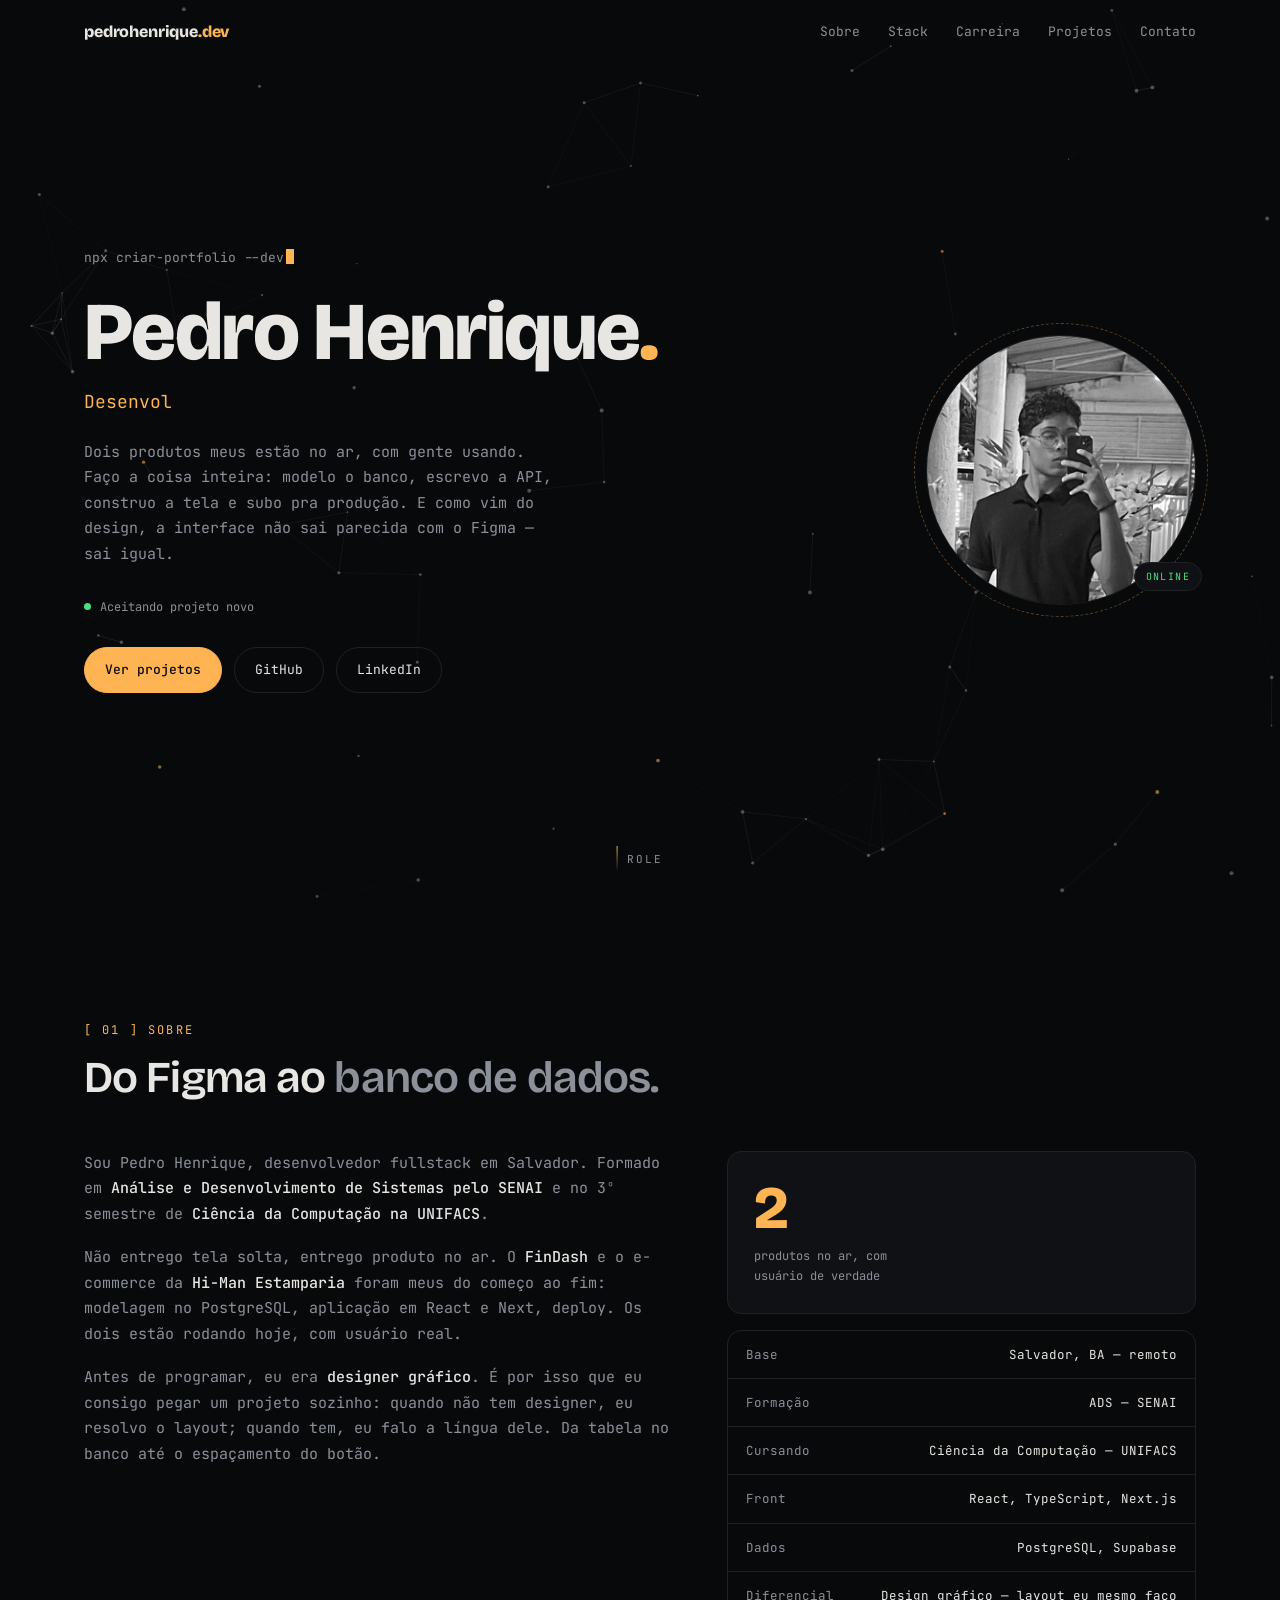
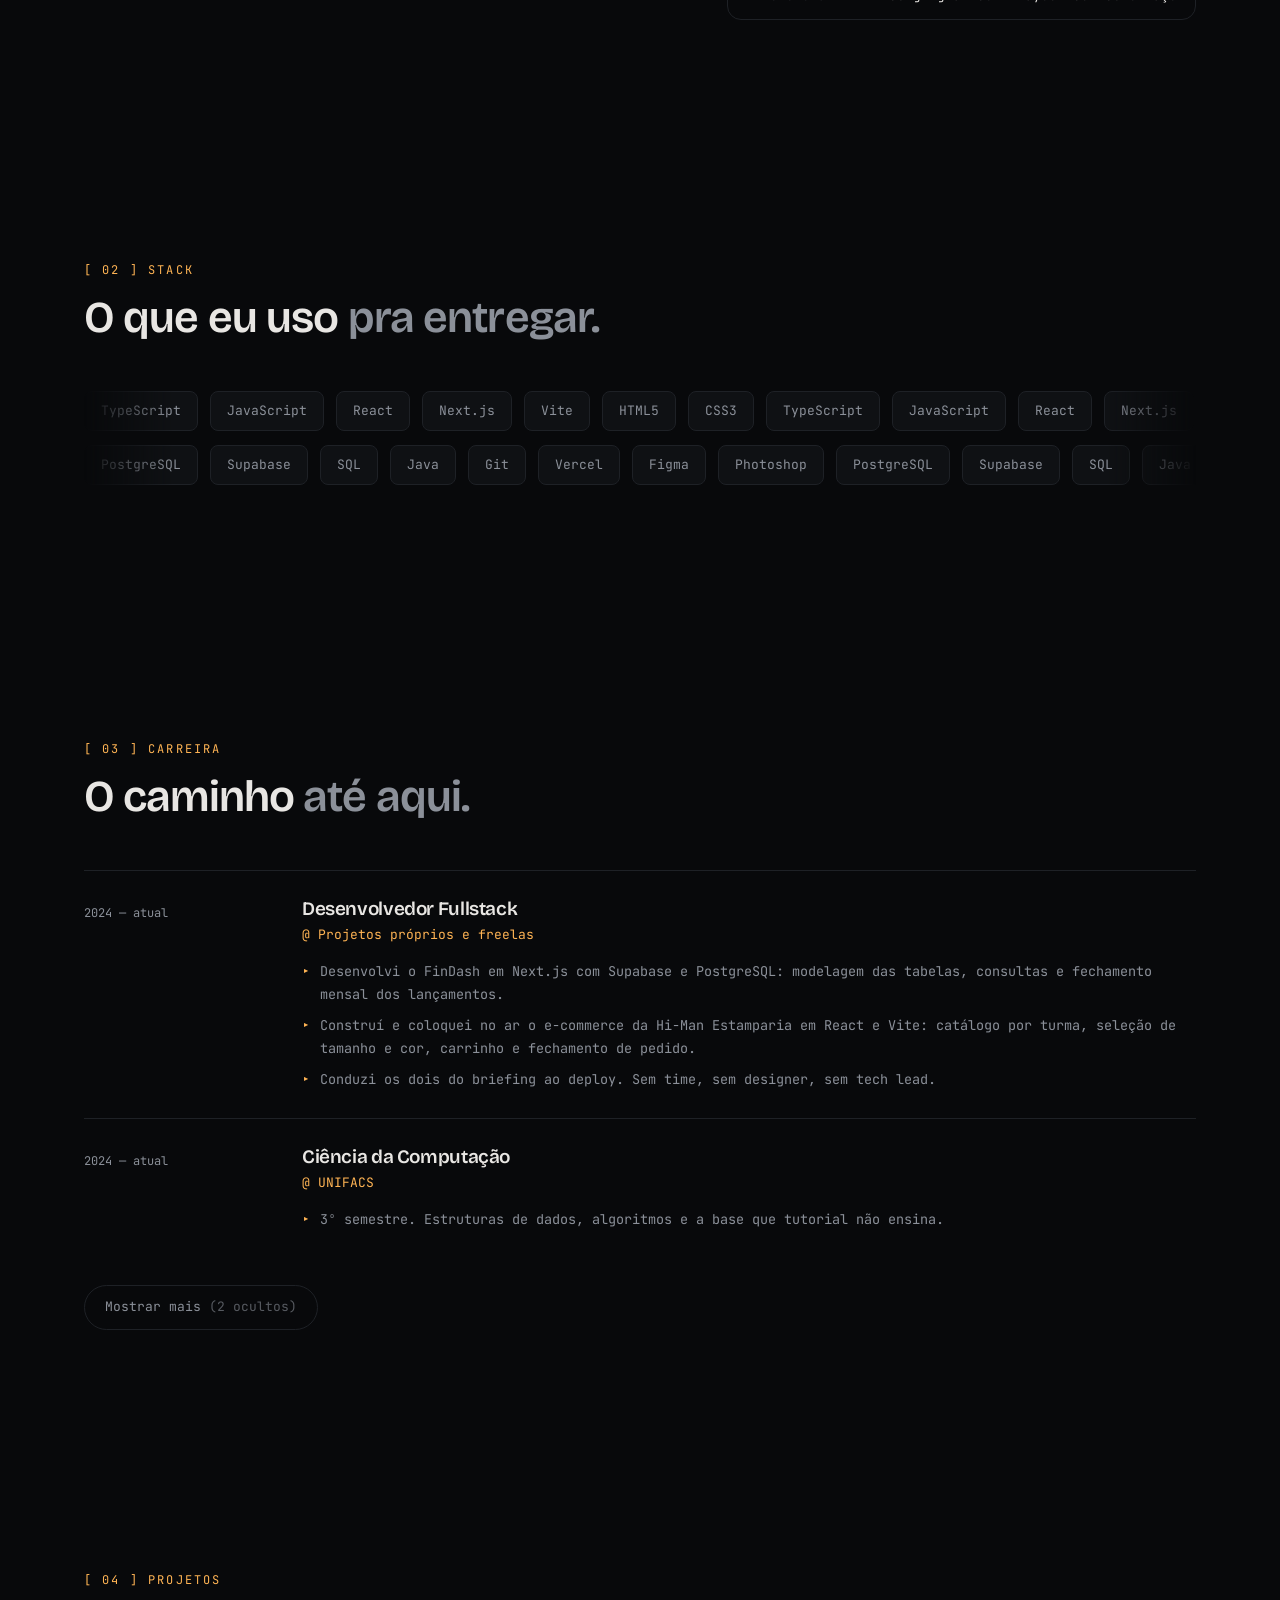
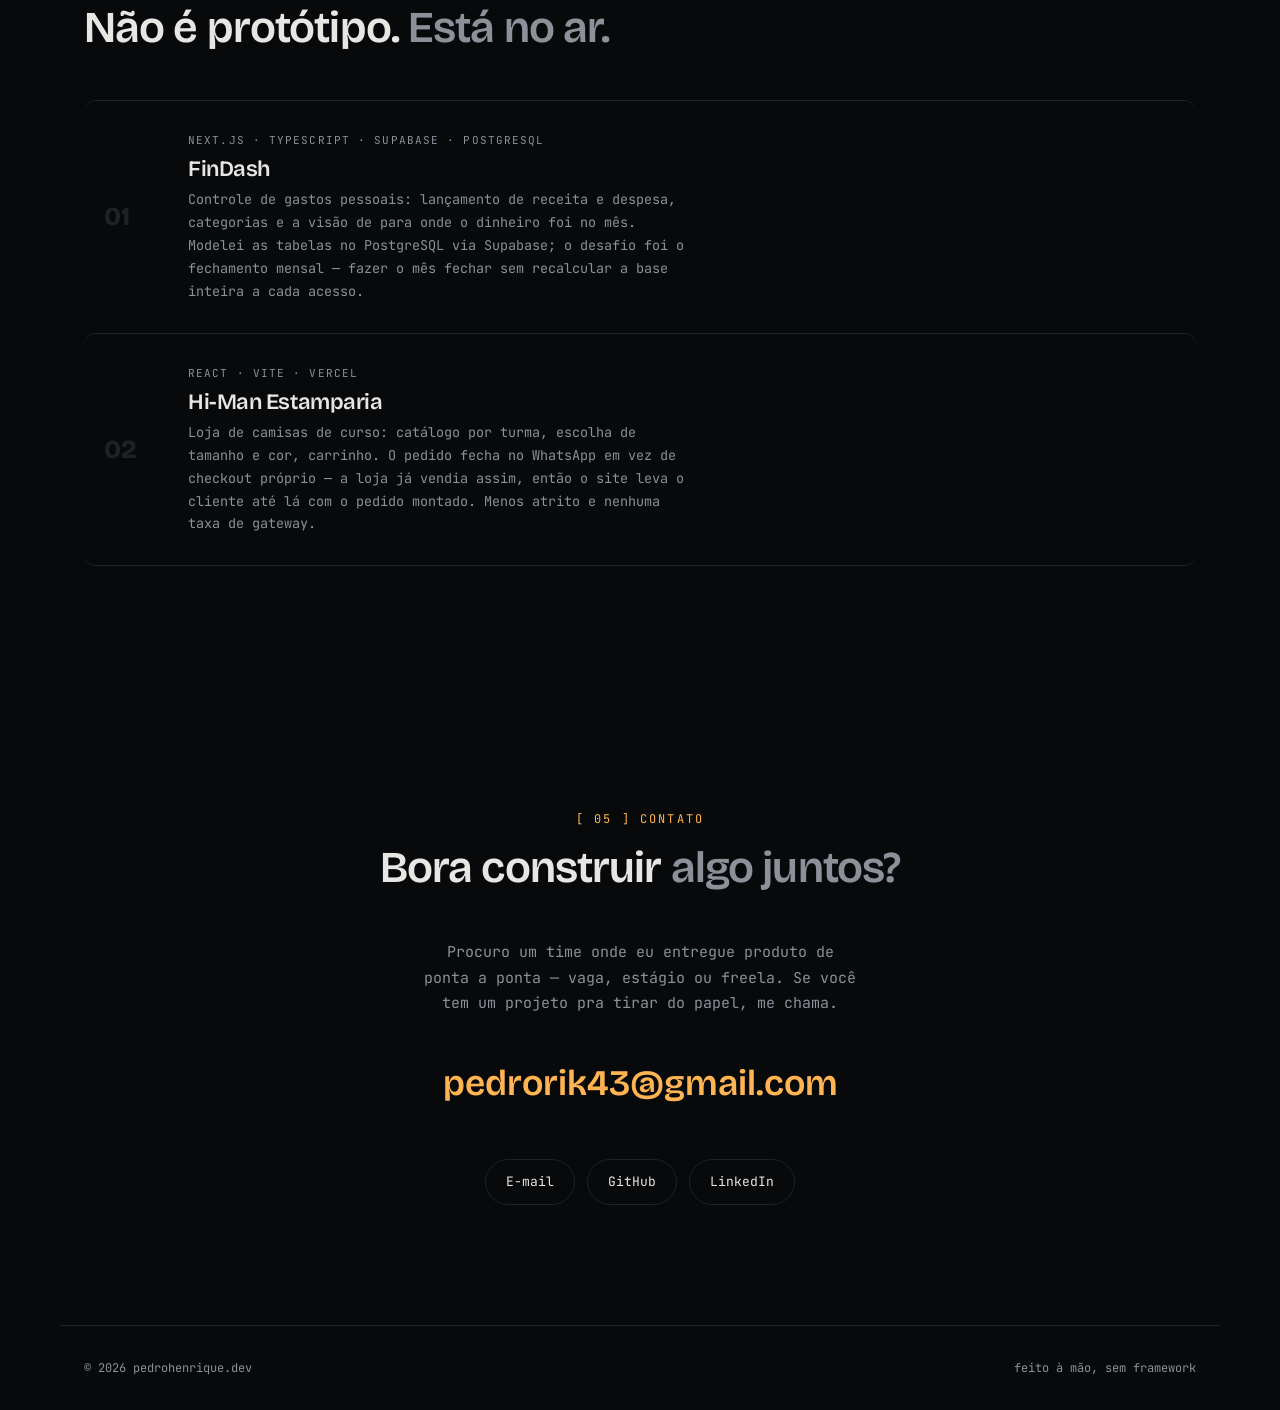
==== commit 40ac6c55: "feat: reposicionar portfolio de front-end para fullstack Aplica os textos da versao 3 (textos-portfo" ====
--- a/index.html
+++ b/index.html
@@ -4,7 +4,7 @@
 <meta charset="UTF-8">
 <meta name="viewport" content="width=device-width, initial-scale=1">
 <title>Pedro Henrique | Portfólio - Desenvolvedor</title>
-<meta name="description" content="Portfólio de Pedro Henrique Santos de Jesus, desenvolvedor web. Projetos, experiência e contato.">
+<meta name="description" content="Portfólio de Pedro Henrique Santos de Jesus, desenvolvedor fullstack. Projetos, experiência e contato.">
 <meta name="theme-color" content="#08090b">
 <link rel="preconnect" href="https://fonts.googleapis.com">
 <link rel="preconnect" href="https://fonts.gstatic.com" crossorigin>
@@ -50,7 +50,7 @@
 
       <div class="typed" id="typed"></div>
 
-      <p class="hero-desc">Dois produtos meus estão no ar, com gente usando. Faço do layout ao deploy em React e TypeScript — e como vim do design, a tela não sai parecida com o Figma, sai igual.</p>
+      <p class="hero-desc">Dois produtos meus estão no ar, com gente usando. Faço a coisa inteira: modelo o banco, escrevo a API, construo a tela e subo pra produção. E como vim do design, a interface não sai parecida com o Figma — sai igual.</p>
 
       <div class="status"><i class="pulse"></i> Aceitando projeto novo</div>
 
@@ -74,13 +74,13 @@
 <!-- ================= SOBRE ================= -->
 <section id="sobre">
   <div class="eyebrow reveal">[ 01 ] sobre</div>
-  <h2 class="reveal">Do Figma ao deploy, <em>sem intermediário.</em></h2>
+  <h2 class="reveal">Do Figma ao <em>banco de dados.</em></h2>
 
   <div class="about">
     <div class="reveal">
-      <p>Sou Pedro Henrique, desenvolvedor front-end em Salvador. Formado em <strong>Análise e Desenvolvimento de Sistemas pelo SENAI</strong> e no 3º semestre de <strong>Ciência da Computação na UNIFACS</strong>.</p>
-      <p>Não entrego tela solta, entrego produto no ar. Peguei o e-commerce da <strong>Hi-Man Estamparia</strong> e o <strong>FinDash</strong> do começo ao fim — layout, código, deploy — e os dois estão rodando hoje, com cliente real usando.</p>
-      <p>Antes de programar, eu era <strong>designer gráfico</strong>. Isso quer dizer que quando o projeto não tem designer, eu resolvo; e quando tem, eu falo a língua dele. É a diferença entre implementar um layout e entender por que ele foi feito assim.</p>
+      <p>Sou Pedro Henrique, desenvolvedor fullstack em Salvador. Formado em <strong>Análise e Desenvolvimento de Sistemas pelo SENAI</strong> e no 3º semestre de <strong>Ciência da Computação na UNIFACS</strong>.</p>
+      <p>Não entrego tela solta, entrego produto no ar. O <strong>FinDash</strong> e o e-commerce da <strong>Hi-Man Estamparia</strong> foram meus do começo ao fim: modelagem no PostgreSQL, aplicação em React e Next, deploy. Os dois estão rodando hoje, com usuário real.</p>
+      <p>Antes de programar, eu era <strong>designer gráfico</strong>. É por isso que eu consigo pegar um projeto sozinho: quando não tem designer, eu resolvo o layout; quando tem, eu falo a língua dele. Da tabela no banco até o espaçamento do botão.</p>
     </div>
 
     <div class="reveal">
@@ -92,7 +92,8 @@
         <div class="fact"><span>Base</span><span>Salvador, BA — remoto</span></div>
         <div class="fact"><span>Formação</span><span>ADS — SENAI</span></div>
         <div class="fact"><span>Cursando</span><span>Ciência da Computação — UNIFACS</span></div>
-        <div class="fact"><span>Stack</span><span>React, TypeScript, Next.js</span></div>
+        <div class="fact"><span>Front</span><span>React, TypeScript, Next.js</span></div>
+        <div class="fact"><span>Dados</span><span>PostgreSQL, Supabase</span></div>
         <div class="fact"><span>Diferencial</span><span>Design gráfico — layout eu mesmo faço</span></div>
       </div>
     </div>
@@ -106,15 +107,15 @@
 
   <div class="marquee reveal">
     <div class="track" data-marquee>
-      <span class="chip">JavaScript</span><span class="chip">TypeScript</span><span class="chip">React</span>
-      <span class="chip">Next.js</span><span class="chip">Vite</span><span class="chip">Node.js</span>
-      <span class="chip">HTML5</span><span class="chip">CSS3</span><span class="chip">Tailwind</span>
+      <span class="chip">TypeScript</span><span class="chip">JavaScript</span><span class="chip">React</span>
+      <span class="chip">Next.js</span><span class="chip">Vite</span>
+      <span class="chip">HTML5</span><span class="chip">CSS3</span>
     </div>
   </div>
   <div class="marquee reveal">
     <div class="track" data-marquee>
-      <span class="chip">Java</span><span class="chip">MySQL</span><span class="chip">Git</span>
-      <span class="chip">GitHub</span><span class="chip">Vercel</span><span class="chip">REST APIs</span>
+      <span class="chip">PostgreSQL</span><span class="chip">Supabase</span><span class="chip">SQL</span>
+      <span class="chip">Java</span><span class="chip">Git</span><span class="chip">Vercel</span>
       <span class="chip">Figma</span><span class="chip">Photoshop</span>
     </div>
   </div>
@@ -129,11 +130,11 @@
     <article class="job reveal">
       <div class="when">2024 — atual</div>
       <div>
-        <h3>Desenvolvedor Web</h3>
+        <h3>Desenvolvedor Fullstack</h3>
         <div class="co">@ Projetos próprios e freelas</div>
         <ul>
+          <li>Desenvolvi o FinDash em Next.js com Supabase e PostgreSQL: modelagem das tabelas, consultas e fechamento mensal dos lançamentos.</li>
           <li>Construí e coloquei no ar o e-commerce da Hi-Man Estamparia em React e Vite: catálogo por turma, seleção de tamanho e cor, carrinho e fechamento de pedido.</li>
-          <li>Desenvolvi o FinDash, app de controle financeiro em Next.js, com lançamentos por categoria e fechamento mensal.</li>
           <li>Conduzi os dois do briefing ao deploy. Sem time, sem designer, sem tech lead.</li>
         </ul>
       </div>
@@ -145,7 +146,7 @@
         <h3>Ciência da Computação</h3>
         <div class="co">@ UNIFACS</div>
         <ul>
-          <li>3º semestre. Estruturas de dados, algoritmos e a base que tutorial de front-end não ensina.</li>
+          <li>3º semestre. Estruturas de dados, algoritmos e a base que tutorial não ensina.</li>
         </ul>
       </div>
     </article>
@@ -187,9 +188,9 @@
     <a class="project reveal" href="https://fin-dash-ashen.vercel.app/" target="_blank" rel="noopener">
       <div class="num">01</div>
       <div>
-        <div class="stack">Next.js · React · Vercel</div>
+        <div class="stack">Next.js · TypeScript · Supabase · PostgreSQL</div>
         <h3>FinDash</h3>
-        <p>Controle de gastos pessoais: você lança receita e despesa, separa por categoria e enxerga pra onde o dinheiro foi no mês. O desafio foi o fechamento mensal — fazer o mês fechar sem recalcular a base inteira a cada acesso.</p>
+        <p>Controle de gastos pessoais: lançamento de receita e despesa, categorias e a visão de para onde o dinheiro foi no mês. Modelei as tabelas no PostgreSQL via Supabase; o desafio foi o fechamento mensal — fazer o mês fechar sem recalcular a base inteira a cada acesso.</p>
       </div>
       <span class="go">Ver projeto</span>
     </a>
@@ -211,7 +212,7 @@
 <section id="contato">
   <div class="eyebrow reveal">[ 05 ] contato</div>
   <h2 class="reveal">Bora construir <em>algo juntos?</em></h2>
-  <p class="reveal">Procuro um time onde eu entregue front-end de verdade — vaga, estágio ou freela. Se você tem um projeto pra tirar do papel, me chama.</p>
+  <p class="reveal">Procuro um time onde eu entregue produto de ponta a ponta — vaga, estágio ou freela. Se você tem um projeto pra tirar do papel, me chama.</p>
 
   <a class="mailto reveal" href="mailto:pedrorik43@gmail.com">pedrorik43@gmail.com</a>
 
